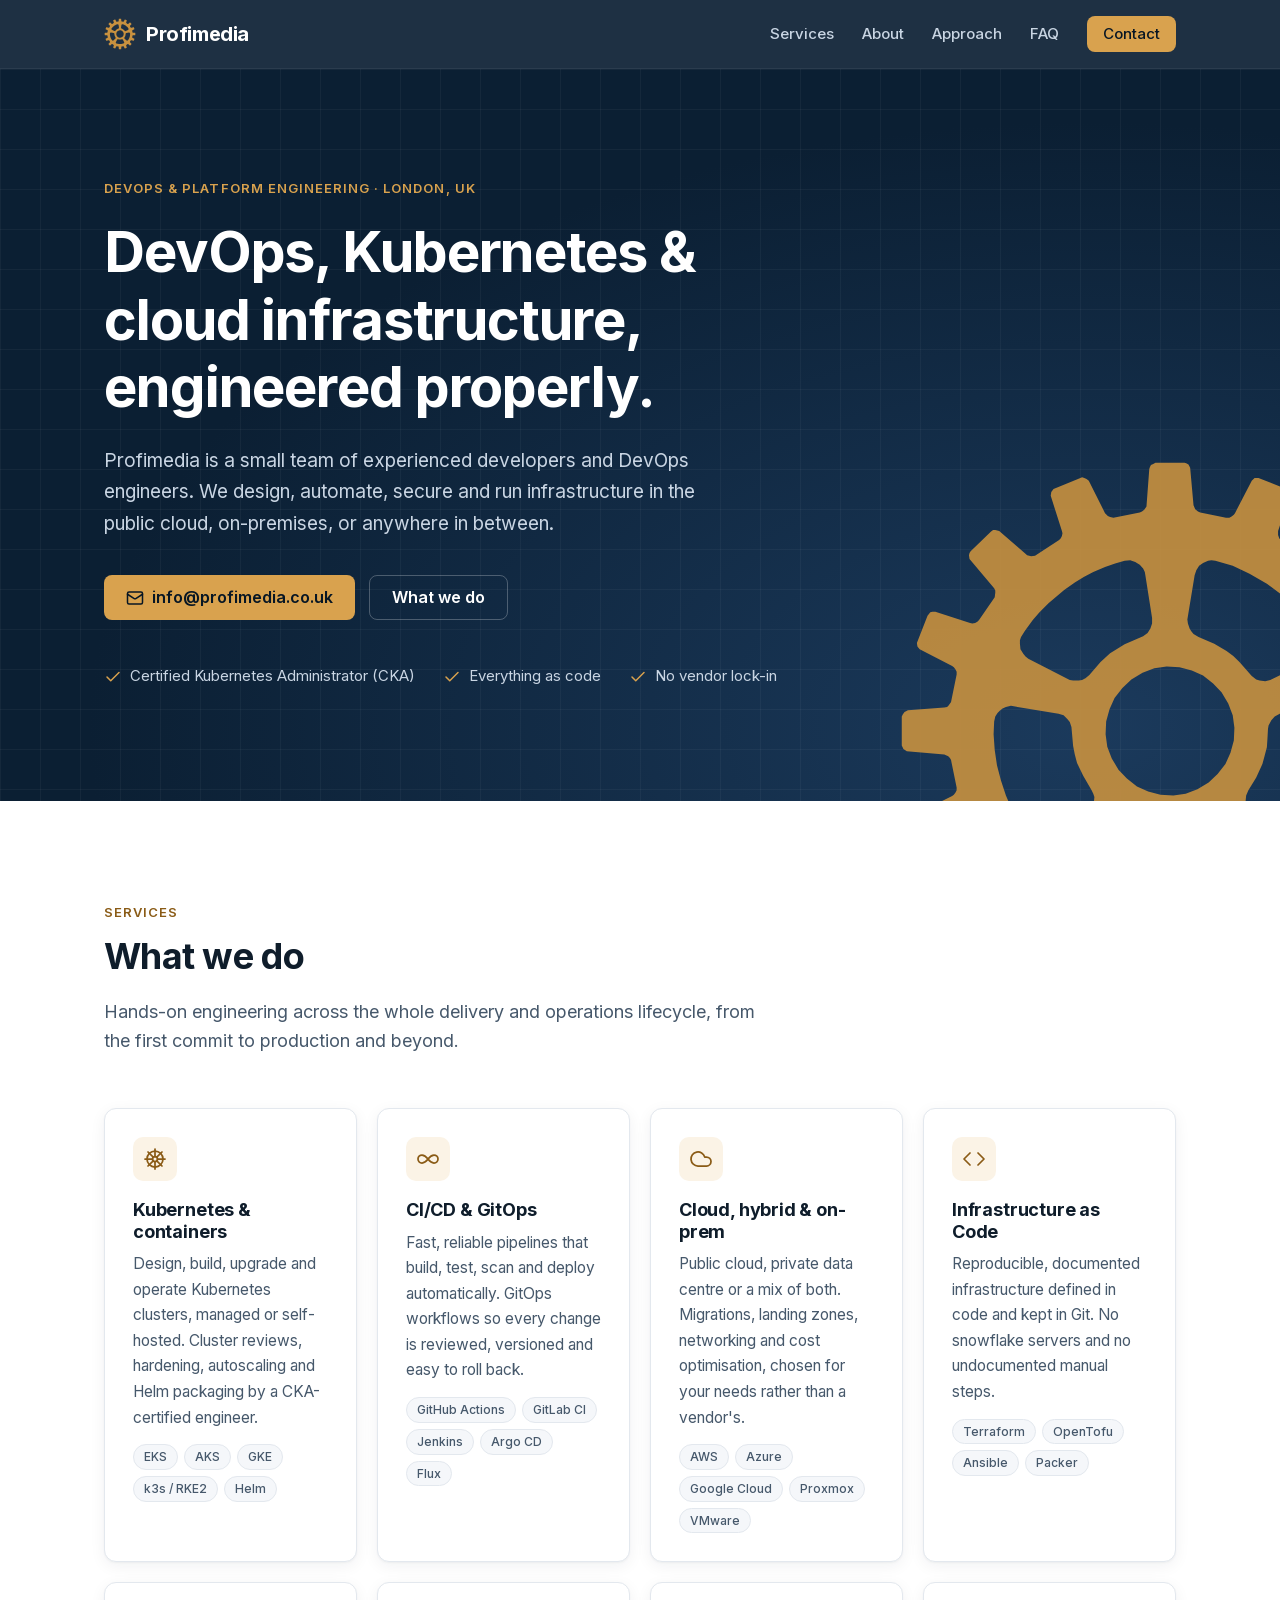
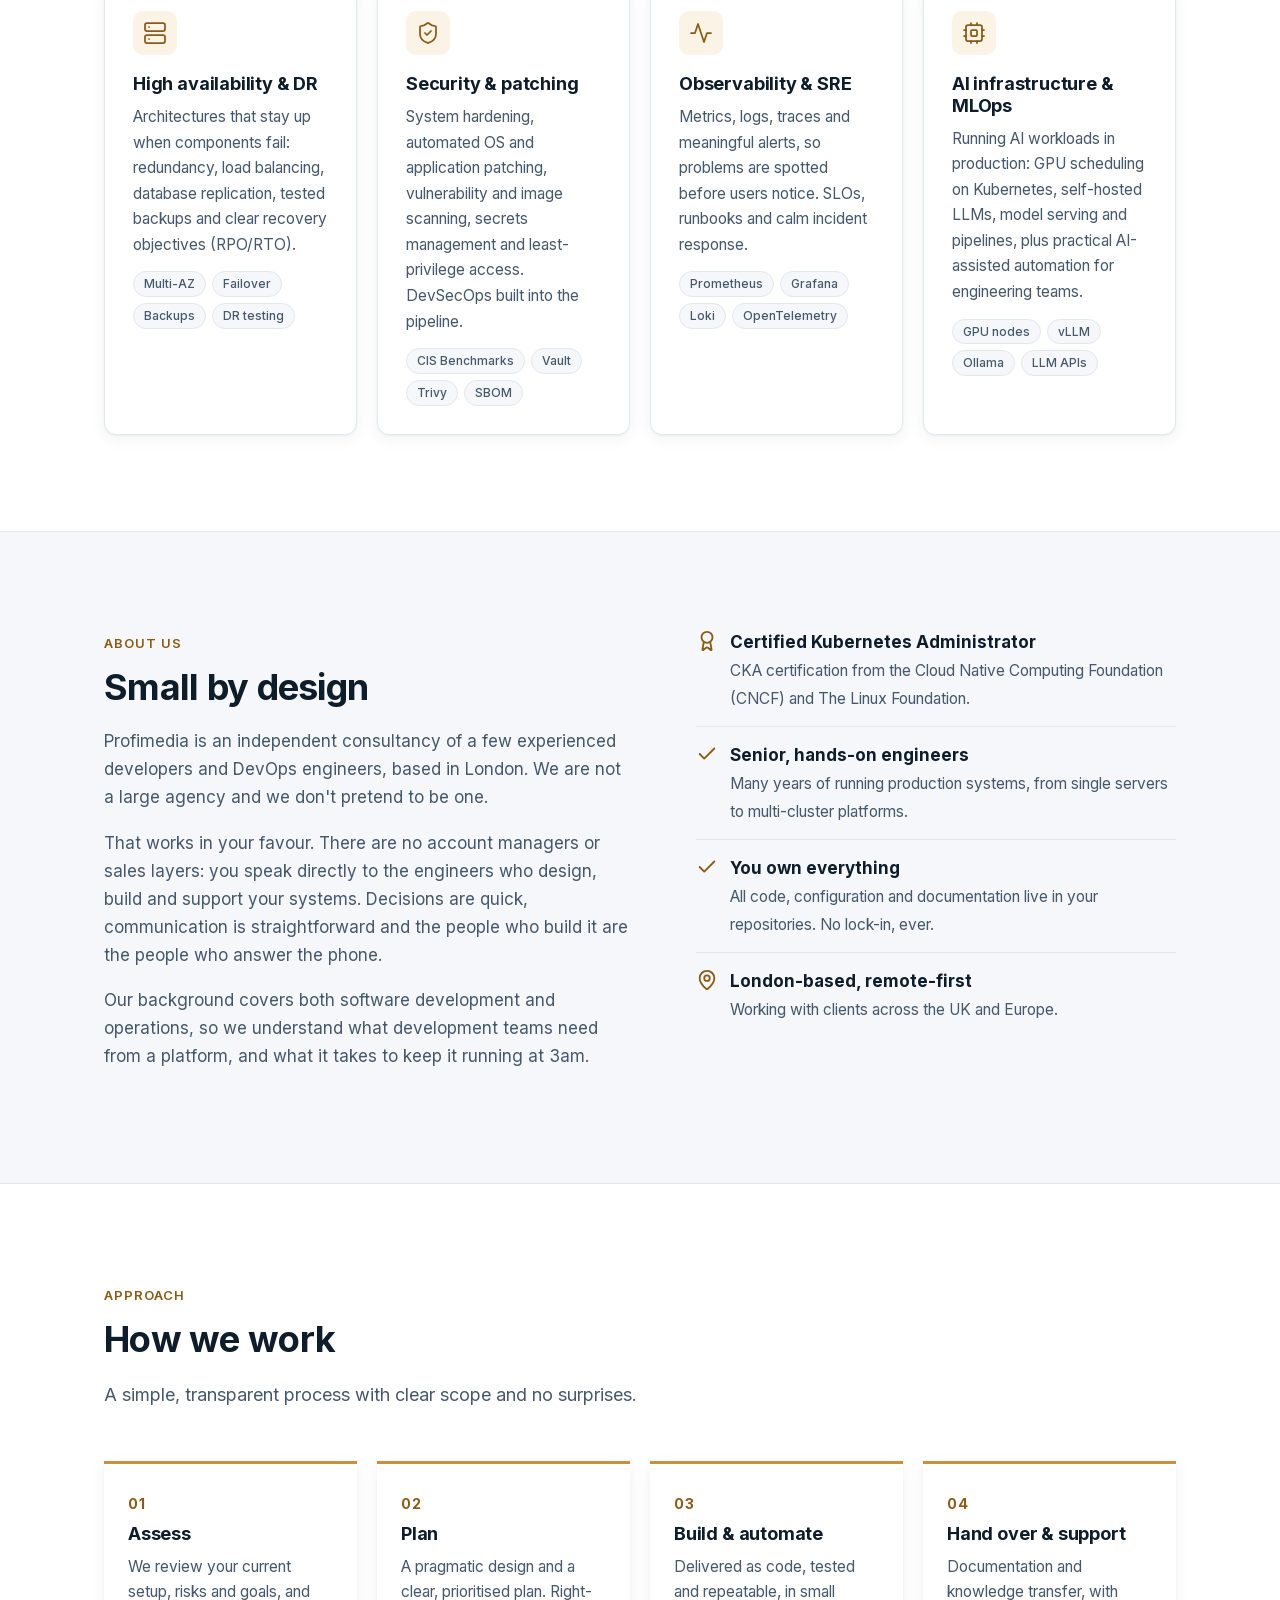
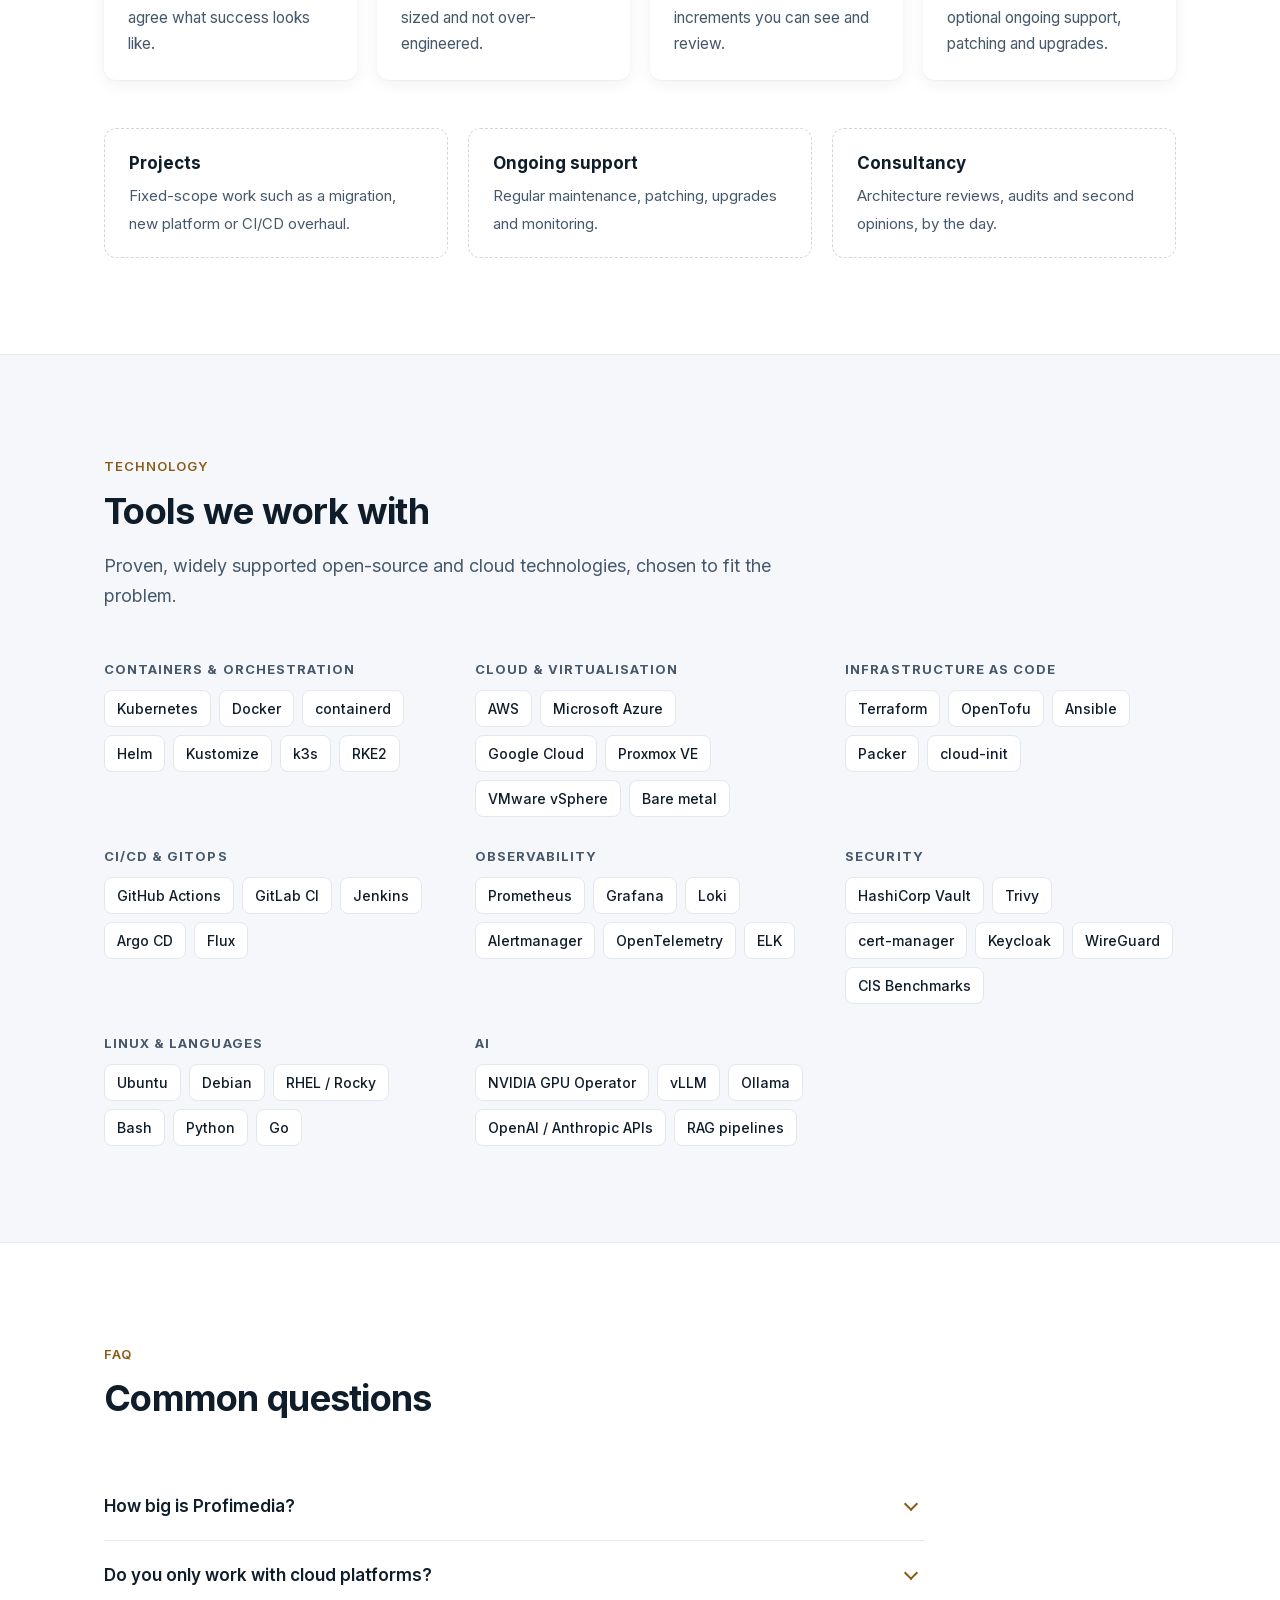
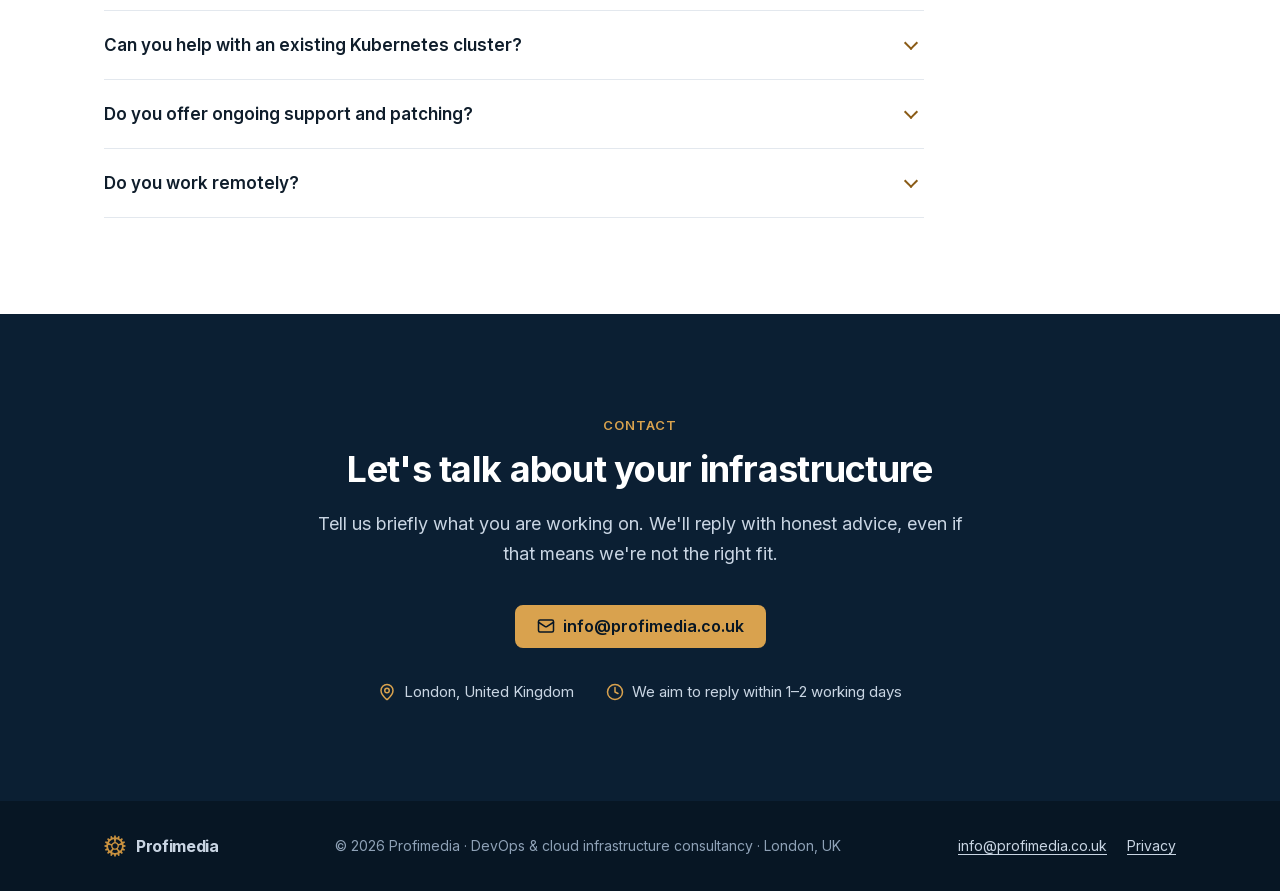
==== index.html @ 96b60a68 "Revamp website: modern, minimal DevOps consultancy site - New single-page site: services, about, app" ====
<!DOCTYPE html>
<html lang="en-GB">
<head>
  <meta charset="utf-8">
  <meta name="viewport" content="width=device-width, initial-scale=1">
  <title>Profimedia | DevOps, Kubernetes &amp; Cloud Infrastructure Consultancy in London</title>
  <meta name="description" content="Profimedia is a small London-based team of DevOps engineers. Kubernetes (CKA), CI/CD, cloud, hybrid and on-prem infrastructure, high availability, security and patching, and AI infrastructure.">
  <link rel="canonical" href="https://www.profimedia.co.uk/">
  <meta name="robots" content="index, follow, max-image-preview:large">
  <meta name="theme-color" content="#0b1f33">
  <meta name="author" content="Profimedia">

  <meta property="og:type" content="website">
  <meta property="og:site_name" content="Profimedia">
  <meta property="og:locale" content="en_GB">
  <meta property="og:url" content="https://www.profimedia.co.uk/">
  <meta property="og:title" content="Profimedia | DevOps, Kubernetes &amp; Cloud Infrastructure">
  <meta property="og:description" content="A small London-based team of DevOps engineers. Kubernetes, CI/CD, cloud, hybrid and on-prem, high availability, security and AI infrastructure.">
  <meta property="og:image" content="https://www.profimedia.co.uk/assets/img/og-image.png">
  <meta property="og:image:width" content="1200">
  <meta property="og:image:height" content="630">
  <meta property="og:image:alt" content="Profimedia – DevOps, Kubernetes and cloud infrastructure">
  <meta name="twitter:card" content="summary_large_image">
  <meta name="twitter:title" content="Profimedia | DevOps, Kubernetes &amp; Cloud Infrastructure">
  <meta name="twitter:description" content="A small London-based team of DevOps engineers. Kubernetes, CI/CD, cloud, hybrid and on-prem, high availability, security and AI infrastructure.">
  <meta name="twitter:image" content="https://www.profimedia.co.uk/assets/img/og-image.png">

  <link rel="icon" href="/favicon.ico" sizes="32x32">
  <link rel="icon" href="/favicon.svg" type="image/svg+xml">
  <link rel="apple-touch-icon" href="/apple-touch-icon.png">
  <link rel="manifest" href="/site.webmanifest">

  <link rel="preload" href="/assets/fonts/inter-latin-var.woff2" as="font" type="font/woff2" crossorigin>
  <link rel="stylesheet" href="/assets/css/style.css">

  <script type="application/ld+json">
  {
    "@context": "https://schema.org",
    "@graph": [
      {
        "@type": "ProfessionalService",
        "@id": "https://www.profimedia.co.uk/#organization",
        "name": "Profimedia",
        "url": "https://www.profimedia.co.uk/",
        "logo": "https://www.profimedia.co.uk/assets/img/icon-512.png",
        "image": "https://www.profimedia.co.uk/assets/img/og-image.png",
        "email": "info@profimedia.co.uk",
        "description": "Small London-based DevOps and cloud infrastructure consultancy: Kubernetes, CI/CD, cloud, hybrid and on-premises infrastructure, high availability, security, patching and AI infrastructure.",
        "address": {
          "@type": "PostalAddress",
          "addressLocality": "London",
          "addressCountry": "GB"
        },
        "areaServed": [
          { "@type": "Country", "name": "United Kingdom" },
          { "@type": "Place", "name": "Europe" }
        ],
        "knowsAbout": [
          "DevOps", "Kubernetes", "Certified Kubernetes Administrator (CKA)", "Continuous Integration",
          "Continuous Delivery", "GitOps", "Infrastructure as Code", "Terraform", "Ansible",
          "Cloud computing", "Amazon Web Services", "Microsoft Azure", "Google Cloud",
          "Hybrid cloud", "On-premises infrastructure", "High availability", "Disaster recovery",
          "Linux", "Security hardening", "Patch management", "DevSecOps", "Observability",
          "Site Reliability Engineering", "MLOps", "AI infrastructure", "Large language models"
        ],
        "contactPoint": {
          "@type": "ContactPoint",
          "contactType": "sales",
          "email": "info@profimedia.co.uk",
          "areaServed": "GB",
          "availableLanguage": ["en"]
        }
      },
      {
        "@type": "WebSite",
        "@id": "https://www.profimedia.co.uk/#website",
        "url": "https://www.profimedia.co.uk/",
        "name": "Profimedia",
        "inLanguage": "en-GB",
        "publisher": { "@id": "https://www.profimedia.co.uk/#organization" }
      },
      {
        "@type": "FAQPage",
        "@id": "https://www.profimedia.co.uk/#faq",
        "mainEntity": [
          {
            "@type": "Question",
            "name": "How big is Profimedia?",
            "acceptedAnswer": { "@type": "Answer", "text": "We are deliberately small: a few experienced developers and DevOps engineers. You work directly with the engineers doing the work, with no account managers or sales layers in between." }
          },
          {
            "@type": "Question",
            "name": "Do you only work with cloud platforms?",
            "acceptedAnswer": { "@type": "Answer", "text": "No. We work across public cloud (AWS, Azure, Google Cloud), on-premises and bare-metal environments, and hybrid set-ups that combine both." }
          },
          {
            "@type": "Question",
            "name": "Can you help with an existing Kubernetes cluster?",
            "acceptedAnswer": { "@type": "Answer", "text": "Yes. We regularly review, upgrade, secure and stabilise existing clusters, as well as build new ones. Our team includes a Certified Kubernetes Administrator (CKA)." }
          },
          {
            "@type": "Question",
            "name": "Do you offer ongoing support and patching?",
            "acceptedAnswer": { "@type": "Answer", "text": "Yes. Alongside one-off projects we offer ongoing arrangements covering OS and application patching, Kubernetes upgrades, monitoring and general infrastructure maintenance." }
          },
          {
            "@type": "Question",
            "name": "Do you work remotely?",
            "acceptedAnswer": { "@type": "Answer", "text": "We are remote-first and based in London. We work with clients across the UK and Europe, and can meet on site in London when useful." }
          }
        ]
      }
    ]
  }
  </script>
</head>
<body>
  <a class="skip-link" href="#main">Skip to content</a>

  <header class="site-header">
    <div class="container">
      <a class="brand" href="/" aria-label="Profimedia home">
        <img src="/assets/img/logo.svg" alt="" width="32" height="32">
        Profimedia
      </a>
      <nav class="nav" aria-label="Main">
        <a href="#services">Services</a>
        <a href="#about">About</a>
        <a href="#approach">Approach</a>
        <a href="#faq">FAQ</a>
        <a class="btn btn-primary" href="#contact">Contact</a>
      </nav>
    </div>
  </header>

  <main id="main">
    <section class="hero">
      <img class="hero-cog" src="/assets/img/logo.svg" alt="" width="560" height="560">
      <div class="container">
        <div class="hero-content">
          <span class="eyebrow">DevOps &amp; platform engineering · London, UK</span>
          <h1>DevOps, Kubernetes &amp; cloud infrastructure, engineered properly.</h1>
          <p class="lead">Profimedia is a small team of experienced developers and DevOps engineers. We design, automate, secure and run infrastructure in the public cloud, on-premises, or anywhere in between.</p>
          <div class="hero-actions">
            <a class="btn btn-primary" href="mailto:info@profimedia.co.uk">
              <svg viewBox="0 0 24 24" fill="none" stroke="currentColor" stroke-width="2" stroke-linecap="round" stroke-linejoin="round" aria-hidden="true"><rect x="2" y="4" width="20" height="16" rx="2"/><path d="m22 7-8.97 5.7a1.94 1.94 0 0 1-2.06 0L2 7"/></svg>
              info@profimedia.co.uk
            </a>
            <a class="btn btn-ghost" href="#services">What we do</a>
          </div>
          <ul class="hero-facts">
            <li><svg viewBox="0 0 24 24" fill="none" stroke="currentColor" stroke-width="2" stroke-linecap="round" stroke-linejoin="round" aria-hidden="true"><path d="M20 6 9 17l-5-5"/></svg>Certified Kubernetes Administrator (CKA)</li>
            <li><svg viewBox="0 0 24 24" fill="none" stroke="currentColor" stroke-width="2" stroke-linecap="round" stroke-linejoin="round" aria-hidden="true"><path d="M20 6 9 17l-5-5"/></svg>Everything as code</li>
            <li><svg viewBox="0 0 24 24" fill="none" stroke="currentColor" stroke-width="2" stroke-linecap="round" stroke-linejoin="round" aria-hidden="true"><path d="M20 6 9 17l-5-5"/></svg>No vendor lock-in</li>
          </ul>
        </div>
      </div>
    </section>

    <section class="section" id="services" aria-labelledby="services-title">
      <div class="container">
        <div class="section-head">
          <span class="eyebrow">Services</span>
          <h2 id="services-title">What we do</h2>
          <p>Hands-on engineering across the whole delivery and operations lifecycle, from the first commit to production and beyond.</p>
        </div>

        <div class="grid services">
          <article class="card">
            <div class="icon"><svg viewBox="0 0 24 24" fill="none" stroke="currentColor" stroke-width="1.75" stroke-linecap="round" stroke-linejoin="round" aria-hidden="true"><circle cx="12" cy="12" r="8"/><path d="M12 2v7.5"/><path d="m19 5-5.23 5.23"/><path d="M22 12h-7.5"/><path d="m19 19-5.23-5.23"/><path d="M12 14.5V22"/><path d="M10.23 13.77 5 19"/><path d="M9.5 12H2"/><path d="M10.23 10.23 5 5"/><circle cx="12" cy="12" r="2.5"/></svg></div>
            <h3>Kubernetes &amp; containers</h3>
            <p>Design, build, upgrade and operate Kubernetes clusters, managed or self-hosted. Cluster reviews, hardening, autoscaling and Helm packaging by a CKA-certified engineer.</p>
            <ul class="tags"><li>EKS</li><li>AKS</li><li>GKE</li><li>k3s / RKE2</li><li>Helm</li></ul>
          </article>

          <article class="card">
            <div class="icon"><svg viewBox="0 0 24 24" fill="none" stroke="currentColor" stroke-width="1.75" stroke-linecap="round" stroke-linejoin="round" aria-hidden="true"><path d="M12 12c-2-2.67-4-4-6-4a4 4 0 1 0 0 8c2 0 4-1.33 6-4Zm0 0c2 2.67 4 4 6 4a4 4 0 0 0 0-8c-2 0-4 1.33-6 4Z"/></svg></div>
            <h3>CI/CD &amp; GitOps</h3>
            <p>Fast, reliable pipelines that build, test, scan and deploy automatically. GitOps workflows so every change is reviewed, versioned and easy to roll back.</p>
            <ul class="tags"><li>GitHub Actions</li><li>GitLab CI</li><li>Jenkins</li><li>Argo CD</li><li>Flux</li></ul>
          </article>

          <article class="card">
            <div class="icon"><svg viewBox="0 0 24 24" fill="none" stroke="currentColor" stroke-width="1.75" stroke-linecap="round" stroke-linejoin="round" aria-hidden="true"><path d="M17.5 19H9a7 7 0 1 1 6.71-9h1.79a4.5 4.5 0 1 1 0 9Z"/></svg></div>
            <h3>Cloud, hybrid &amp; on-prem</h3>
            <p>Public cloud, private data centre or a mix of both. Migrations, landing zones, networking and cost optimisation, chosen for your needs rather than a vendor's.</p>
            <ul class="tags"><li>AWS</li><li>Azure</li><li>Google Cloud</li><li>Proxmox</li><li>VMware</li></ul>
          </article>

          <article class="card">
            <div class="icon"><svg viewBox="0 0 24 24" fill="none" stroke="currentColor" stroke-width="1.75" stroke-linecap="round" stroke-linejoin="round" aria-hidden="true"><path d="m16 18 6-6-6-6"/><path d="m8 6-6 6 6 6"/></svg></div>
            <h3>Infrastructure as Code</h3>
            <p>Reproducible, documented infrastructure defined in code and kept in Git. No snowflake servers and no undocumented manual steps.</p>
            <ul class="tags"><li>Terraform</li><li>OpenTofu</li><li>Ansible</li><li>Packer</li></ul>
          </article>

          <article class="card">
            <div class="icon"><svg viewBox="0 0 24 24" fill="none" stroke="currentColor" stroke-width="1.75" stroke-linecap="round" stroke-linejoin="round" aria-hidden="true"><rect x="2" y="2" width="20" height="8" rx="2"/><rect x="2" y="14" width="20" height="8" rx="2"/><path d="M6 6h.01"/><path d="M6 18h.01"/></svg></div>
            <h3>High availability &amp; DR</h3>
            <p>Architectures that stay up when components fail: redundancy, load balancing, database replication, tested backups and clear recovery objectives (RPO/RTO).</p>
            <ul class="tags"><li>Multi-AZ</li><li>Failover</li><li>Backups</li><li>DR testing</li></ul>
          </article>

          <article class="card">
            <div class="icon"><svg viewBox="0 0 24 24" fill="none" stroke="currentColor" stroke-width="1.75" stroke-linecap="round" stroke-linejoin="round" aria-hidden="true"><path d="M20 13c0 5-3.5 7.5-7.66 8.95a1 1 0 0 1-.67-.01C7.5 20.5 4 18 4 13V6a1 1 0 0 1 1-1c2 0 4.5-1.2 6.24-2.72a1.17 1.17 0 0 1 1.52 0C14.51 3.81 17 5 19 5a1 1 0 0 1 1 1z"/><path d="m9 12 2 2 4-4"/></svg></div>
            <h3>Security &amp; patching</h3>
            <p>System hardening, automated OS and application patching, vulnerability and image scanning, secrets management and least-privilege access. DevSecOps built into the pipeline.</p>
            <ul class="tags"><li>CIS Benchmarks</li><li>Vault</li><li>Trivy</li><li>SBOM</li></ul>
          </article>

          <article class="card">
            <div class="icon"><svg viewBox="0 0 24 24" fill="none" stroke="currentColor" stroke-width="1.75" stroke-linecap="round" stroke-linejoin="round" aria-hidden="true"><path d="M22 12h-4l-3 9L9 3l-3 9H2"/></svg></div>
            <h3>Observability &amp; SRE</h3>
            <p>Metrics, logs, traces and meaningful alerts, so problems are spotted before users notice. SLOs, runbooks and calm incident response.</p>
            <ul class="tags"><li>Prometheus</li><li>Grafana</li><li>Loki</li><li>OpenTelemetry</li></ul>
          </article>

          <article class="card">
            <div class="icon"><svg viewBox="0 0 24 24" fill="none" stroke="currentColor" stroke-width="1.75" stroke-linecap="round" stroke-linejoin="round" aria-hidden="true"><rect x="4" y="4" width="16" height="16" rx="2"/><rect x="9" y="9" width="6" height="6" rx="1"/><path d="M15 2v2"/><path d="M15 20v2"/><path d="M2 15h2"/><path d="M2 9h2"/><path d="M20 15h2"/><path d="M20 9h2"/><path d="M9 2v2"/><path d="M9 20v2"/></svg></div>
            <h3>AI infrastructure &amp; MLOps</h3>
            <p>Running AI workloads in production: GPU scheduling on Kubernetes, self-hosted LLMs, model serving and pipelines, plus practical AI-assisted automation for engineering teams.</p>
            <ul class="tags"><li>GPU nodes</li><li>vLLM</li><li>Ollama</li><li>LLM APIs</li></ul>
          </article>
        </div>
      </div>
    </section>

    <section class="section section-alt" id="about" aria-labelledby="about-title">
      <div class="container split">
        <div class="prose">
          <span class="eyebrow">About us</span>
          <h2 id="about-title">Small by design</h2>
          <p>Profimedia is an independent consultancy of a few experienced developers and DevOps engineers, based in London. We are not a large agency and we don't pretend to be one.</p>
          <p>That works in your favour. There are no account managers or sales layers: you speak directly to the engineers who design, build and support your systems. Decisions are quick, communication is straightforward and the people who build it are the people who answer the phone.</p>
          <p>Our background covers both software development and operations, so we understand what development teams need from a platform, and what it takes to keep it running at 3am.</p>
        </div>
        <ul class="checklist">
          <li>
            <svg viewBox="0 0 24 24" fill="none" stroke="currentColor" stroke-width="2" stroke-linecap="round" stroke-linejoin="round" aria-hidden="true"><path d="m15.477 12.89 1.515 8.526a.5.5 0 0 1-.81.47l-3.58-2.687a1 1 0 0 0-1.197 0l-3.586 2.686a.5.5 0 0 1-.81-.469l1.514-8.526"/><circle cx="12" cy="8" r="6"/></svg>
            <div><strong>Certified Kubernetes Administrator</strong><span>CKA certification from the Cloud Native Computing Foundation (CNCF) and The Linux Foundation.</span></div>
          </li>
          <li>
            <svg viewBox="0 0 24 24" fill="none" stroke="currentColor" stroke-width="2" stroke-linecap="round" stroke-linejoin="round" aria-hidden="true"><path d="M20 6 9 17l-5-5"/></svg>
            <div><strong>Senior, hands-on engineers</strong><span>Many years of running production systems, from single servers to multi-cluster platforms.</span></div>
          </li>
          <li>
            <svg viewBox="0 0 24 24" fill="none" stroke="currentColor" stroke-width="2" stroke-linecap="round" stroke-linejoin="round" aria-hidden="true"><path d="M20 6 9 17l-5-5"/></svg>
            <div><strong>You own everything</strong><span>All code, configuration and documentation live in your repositories. No lock-in, ever.</span></div>
          </li>
          <li>
            <svg viewBox="0 0 24 24" fill="none" stroke="currentColor" stroke-width="2" stroke-linecap="round" stroke-linejoin="round" aria-hidden="true"><path d="M20 10c0 4.993-5.539 10.193-7.399 11.799a1 1 0 0 1-1.202 0C9.539 20.193 4 14.993 4 10a8 8 0 0 1 16 0"/><circle cx="12" cy="10" r="3"/></svg>
            <div><strong>London-based, remote-first</strong><span>Working with clients across the UK and Europe.</span></div>
          </li>
        </ul>
      </div>
    </section>

    <section class="section" id="approach" aria-labelledby="approach-title">
      <div class="container">
        <div class="section-head">
          <span class="eyebrow">Approach</span>
          <h2 id="approach-title">How we work</h2>
          <p>A simple, transparent process with clear scope and no surprises.</p>
        </div>
        <ol class="grid steps">
          <li class="step">
            <h3>Assess</h3>
            <p>We review your current setup, risks and goals, and agree what success looks like.</p>
          </li>
          <li class="step">
            <h3>Plan</h3>
            <p>A pragmatic design and a clear, prioritised plan. Right-sized and not over-engineered.</p>
          </li>
          <li class="step">
            <h3>Build &amp; automate</h3>
            <p>Delivered as code, tested and repeatable, in small increments you can see and review.</p>
          </li>
          <li class="step">
            <h3>Hand over &amp; support</h3>
            <p>Documentation and knowledge transfer, with optional ongoing support, patching and upgrades.</p>
          </li>
        </ol>

        <div class="engagements">
          <div><strong>Projects</strong><span>Fixed-scope work such as a migration, new platform or CI/CD overhaul.</span></div>
          <div><strong>Ongoing support</strong><span>Regular maintenance, patching, upgrades and monitoring.</span></div>
          <div><strong>Consultancy</strong><span>Architecture reviews, audits and second opinions, by the day.</span></div>
        </div>
      </div>
    </section>

    <section class="section section-alt" id="technology" aria-labelledby="tech-title">
      <div class="container">
        <div class="section-head">
          <span class="eyebrow">Technology</span>
          <h2 id="tech-title">Tools we work with</h2>
          <p>Proven, widely supported open-source and cloud technologies, chosen to fit the problem.</p>
        </div>
        <div class="grid tech">
          <div>
            <h3>Containers &amp; orchestration</h3>
            <ul class="chips"><li>Kubernetes</li><li>Docker</li><li>containerd</li><li>Helm</li><li>Kustomize</li><li>k3s</li><li>RKE2</li></ul>
          </div>
          <div>
            <h3>Cloud &amp; virtualisation</h3>
            <ul class="chips"><li>AWS</li><li>Microsoft Azure</li><li>Google Cloud</li><li>Proxmox VE</li><li>VMware vSphere</li><li>Bare metal</li></ul>
          </div>
          <div>
            <h3>Infrastructure as Code</h3>
            <ul class="chips"><li>Terraform</li><li>OpenTofu</li><li>Ansible</li><li>Packer</li><li>cloud-init</li></ul>
          </div>
          <div>
            <h3>CI/CD &amp; GitOps</h3>
            <ul class="chips"><li>GitHub Actions</li><li>GitLab CI</li><li>Jenkins</li><li>Argo CD</li><li>Flux</li></ul>
          </div>
          <div>
            <h3>Observability</h3>
            <ul class="chips"><li>Prometheus</li><li>Grafana</li><li>Loki</li><li>Alertmanager</li><li>OpenTelemetry</li><li>ELK</li></ul>
          </div>
          <div>
            <h3>Security</h3>
            <ul class="chips"><li>HashiCorp Vault</li><li>Trivy</li><li>cert-manager</li><li>Keycloak</li><li>WireGuard</li><li>CIS Benchmarks</li></ul>
          </div>
          <div>
            <h3>Linux &amp; languages</h3>
            <ul class="chips"><li>Ubuntu</li><li>Debian</li><li>RHEL / Rocky</li><li>Bash</li><li>Python</li><li>Go</li></ul>
          </div>
          <div>
            <h3>AI</h3>
            <ul class="chips"><li>NVIDIA GPU Operator</li><li>vLLM</li><li>Ollama</li><li>OpenAI / Anthropic APIs</li><li>RAG pipelines</li></ul>
          </div>
        </div>
      </div>
    </section>

    <section class="section" id="faq" aria-labelledby="faq-title">
      <div class="container">
        <div class="section-head">
          <span class="eyebrow">FAQ</span>
          <h2 id="faq-title">Common questions</h2>
        </div>
        <div class="faq">
          <details>
            <summary>How big is Profimedia?</summary>
            <p>We are deliberately small: a few experienced developers and DevOps engineers. You work directly with the engineers doing the work, with no account managers or sales layers in between.</p>
          </details>
          <details>
            <summary>Do you only work with cloud platforms?</summary>
            <p>No. We work across public cloud (AWS, Azure, Google Cloud), on-premises and bare-metal environments, and hybrid set-ups that combine both.</p>
          </details>
          <details>
            <summary>Can you help with an existing Kubernetes cluster?</summary>
            <p>Yes. We regularly review, upgrade, secure and stabilise existing clusters, as well as build new ones. Our team includes a Certified Kubernetes Administrator (CKA).</p>
          </details>
          <details>
            <summary>Do you offer ongoing support and patching?</summary>
            <p>Yes. Alongside one-off projects we offer ongoing arrangements covering OS and application patching, Kubernetes upgrades, monitoring and general infrastructure maintenance.</p>
          </details>
          <details>
            <summary>Do you work remotely?</summary>
            <p>We are remote-first and based in London. We work with clients across the UK and Europe, and can meet on site in London when useful.</p>
          </details>
        </div>
      </div>
    </section>

    <section class="section contact" id="contact" aria-labelledby="contact-title">
      <div class="container">
        <div class="section-head">
          <span class="eyebrow">Contact</span>
          <h2 id="contact-title">Let's talk about your infrastructure</h2>
          <p>Tell us briefly what you are working on. We'll reply with honest advice, even if that means we're not the right fit.</p>
        </div>
        <div class="contact-actions">
          <a class="btn btn-primary" href="mailto:info@profimedia.co.uk?subject=Enquiry%20via%20profimedia.co.uk">
            <svg viewBox="0 0 24 24" fill="none" stroke="currentColor" stroke-width="2" stroke-linecap="round" stroke-linejoin="round" aria-hidden="true"><rect x="2" y="4" width="20" height="16" rx="2"/><path d="m22 7-8.97 5.7a1.94 1.94 0 0 1-2.06 0L2 7"/></svg>
            info@profimedia.co.uk
          </a>
        </div>
        <ul class="contact-meta">
          <li><svg viewBox="0 0 24 24" fill="none" stroke="currentColor" stroke-width="2" stroke-linecap="round" stroke-linejoin="round" aria-hidden="true"><path d="M20 10c0 4.993-5.539 10.193-7.399 11.799a1 1 0 0 1-1.202 0C9.539 20.193 4 14.993 4 10a8 8 0 0 1 16 0"/><circle cx="12" cy="10" r="3"/></svg>London, United Kingdom</li>
          <li><svg viewBox="0 0 24 24" fill="none" stroke="currentColor" stroke-width="2" stroke-linecap="round" stroke-linejoin="round" aria-hidden="true"><circle cx="12" cy="12" r="10"/><path d="M12 6v6l4 2"/></svg>We aim to reply within 1–2 working days</li>
        </ul>
      </div>
    </section>
  </main>

  <footer class="site-footer">
    <div class="container">
      <a class="brand" href="/">
        <img src="/assets/img/logo.svg" alt="" width="22" height="22">
        Profimedia
      </a>
      <p class="copyright">&copy; 2026 Profimedia · DevOps &amp; cloud infrastructure consultancy · London, UK</p>
      <nav class="footer-links" aria-label="Footer">
        <a href="mailto:info@profimedia.co.uk">info@profimedia.co.uk</a>
        <a href="/privacy.html">Privacy</a>
      </nav>
    </div>
  </footer>
</body>
</html>
---- assets/css/style.css ----
@font-face {
  font-family: "Inter";
  font-style: normal;
  font-weight: 400 700;
  font-display: swap;
  src: url("../fonts/inter-latin-var.woff2") format("woff2");
}

:root {
  --navy-950: #071624;
  --navy-900: #0b1f33;
  --navy-800: #13304d;
  --navy-700: #1b3a5c;
  --ink: #0f1d2b;
  --ink-soft: #46586b;
  --line: #e3e8ee;
  --bg: #ffffff;
  --bg-soft: #f5f7fa;
  --bronze: #c8913f;
  --bronze-light: #d9a24e;
  --bronze-dark: #8a5b16;
  --radius: 12px;
  --max: 1120px;
  --shadow: 0 1px 2px rgba(15, 29, 43, .04), 0 4px 16px rgba(15, 29, 43, .06);
}

*, *::before, *::after { box-sizing: border-box; }

html { scroll-behavior: smooth; -webkit-text-size-adjust: 100%; }
@media (prefers-reduced-motion: reduce) { html { scroll-behavior: auto; } }

body {
  margin: 0;
  font-family: "Inter", system-ui, -apple-system, "Segoe UI", Roboto, "Helvetica Neue", Arial, sans-serif;
  font-size: 1.0625rem;
  line-height: 1.65;
  color: var(--ink);
  background: var(--bg);
  -webkit-font-smoothing: antialiased;
}

img, svg { display: block; max-width: 100%; }
a { color: var(--bronze-dark); text-underline-offset: 3px; }
a:hover { color: var(--ink); }
h1, h2, h3 { line-height: 1.2; letter-spacing: -.02em; margin: 0 0 .5em; }
h2 { font-size: clamp(1.75rem, 3vw, 2.25rem); }
h3 { font-size: 1.125rem; letter-spacing: -.01em; }
p { margin: 0 0 1em; }
ul { margin: 0; padding: 0; list-style: none; }

:focus-visible { outline: 3px solid var(--bronze); outline-offset: 3px; border-radius: 4px; }

.container { width: 100%; max-width: var(--max); margin: 0 auto; padding: 0 24px; }

.skip-link {
  position: absolute; left: 16px; top: -48px; z-index: 100;
  background: var(--bronze); color: var(--navy-950); padding: 8px 14px; border-radius: 6px;
  font-weight: 600; text-decoration: none;
}
.skip-link:focus { top: 12px; }

/* Header */
.site-header {
  position: sticky; top: 0; z-index: 50;
  background: rgba(11, 31, 51, .92);
  -webkit-backdrop-filter: saturate(160%) blur(10px);
  backdrop-filter: saturate(160%) blur(10px);
  border-bottom: 1px solid rgba(255, 255, 255, .06);
}
.site-header .container { display: flex; align-items: center; justify-content: space-between; height: 68px; }
.brand { display: flex; align-items: center; gap: 10px; color: #fff; text-decoration: none; font-weight: 700; font-size: 1.25rem; letter-spacing: -.02em; }
.brand:hover { color: #fff; }
.brand img { width: 32px; height: 32px; }
.nav { display: flex; align-items: center; gap: 28px; }
.nav a { color: #c9d5e3; text-decoration: none; font-size: .9375rem; font-weight: 500; }
.nav a:hover { color: #fff; }
.nav .btn { color: var(--navy-950); }

/* Buttons */
.btn {
  display: inline-flex; align-items: center; gap: 8px;
  padding: 12px 22px; border-radius: 8px;
  font-weight: 600; font-size: 1rem; text-decoration: none; line-height: 1.2;
  transition: background-color .15s ease, border-color .15s ease, color .15s ease;
}
.btn svg { width: 18px; height: 18px; }
.btn-primary { background: var(--bronze-light); color: var(--navy-950); }
.btn-primary:hover { background: #e6b263; color: var(--navy-950); }
.btn-ghost { border: 1px solid rgba(255, 255, 255, .25); color: #fff; }
.btn-ghost:hover { border-color: #fff; color: #fff; }
.nav .btn { padding: 9px 16px; font-size: .9375rem; }

/* Hero */
.hero {
  position: relative; overflow: hidden;
  background:
    linear-gradient(rgba(255, 255, 255, .04) 1px, transparent 1px) 0 0 / 40px 40px,
    linear-gradient(90deg, rgba(255, 255, 255, .04) 1px, transparent 1px) 0 0 / 40px 40px,
    radial-gradient(ellipse at 85% 90%, var(--navy-700), var(--navy-900) 65%);
  color: #fff;
  padding: 104px 0 112px;
}
.hero-cog {
  position: absolute; right: -170px; bottom: -210px;
  width: 560px; height: 560px; opacity: .9; pointer-events: none;
}
.hero .container { position: relative; }
.hero-content { max-width: 700px; }
.eyebrow {
  display: inline-block; margin-bottom: 20px;
  font-size: .8125rem; font-weight: 600; letter-spacing: .08em; text-transform: uppercase;
  color: var(--bronze-light);
}
.hero h1 { font-size: clamp(2.25rem, 5.2vw, 3.5rem); margin-bottom: 24px; }
.hero .lead { font-size: 1.1875rem; color: #c9d5e3; max-width: 620px; margin-bottom: 36px; }
.hero-actions { display: flex; flex-wrap: wrap; gap: 14px; margin-bottom: 44px; }
.hero-facts { display: flex; flex-wrap: wrap; gap: 10px 28px; color: #c9d5e3; font-size: .9375rem; }
.hero-facts li { display: flex; align-items: center; gap: 8px; }
.hero-facts svg { width: 18px; height: 18px; color: var(--bronze-light); flex: none; }

/* Sections */
.section { padding: 96px 0; }
.section-alt { background: var(--bg-soft); border-top: 1px solid var(--line); border-bottom: 1px solid var(--line); }
.section-head { max-width: 680px; margin-bottom: 52px; }
.section-head .eyebrow { color: var(--bronze-dark); margin-bottom: 12px; }
.section-head p { color: var(--ink-soft); font-size: 1.125rem; margin: 0; }

/* Services */
.grid { display: grid; gap: 20px; }
.services { grid-template-columns: repeat(auto-fill, minmax(250px, 1fr)); }
.card {
  background: #fff; border: 1px solid var(--line); border-radius: var(--radius);
  padding: 28px; box-shadow: var(--shadow);
}
.card .icon {
  width: 44px; height: 44px; border-radius: 10px; margin-bottom: 18px;
  display: grid; place-items: center;
  background: #fbf3e6; color: var(--bronze-dark);
}
.card .icon svg { width: 24px; height: 24px; }
.card p { color: var(--ink-soft); font-size: .96875rem; margin: 0 0 14px; }
.card .tags { display: flex; flex-wrap: wrap; gap: 6px; }
.card .tags li {
  font-size: .75rem; font-weight: 500; color: var(--ink-soft);
  background: var(--bg-soft); border: 1px solid var(--line); border-radius: 999px; padding: 2px 10px;
}

/* About */
.split { display: grid; grid-template-columns: 1.1fr 1fr; gap: 64px; align-items: start; }
.prose .eyebrow { color: var(--bronze-dark); margin-bottom: 12px; }
.split .prose p { color: var(--ink-soft); font-size: 1.0625rem; }
.checklist li { display: flex; gap: 12px; padding: 14px 0; border-bottom: 1px solid var(--line); }
.checklist li:first-child { padding-top: 0; }
.checklist li:last-child { border-bottom: 0; }
.checklist svg { width: 22px; height: 22px; flex: none; color: var(--bronze-dark); margin-top: 2px; }
.checklist strong { display: block; }
.checklist span { color: var(--ink-soft); font-size: .96875rem; }

/* Approach */
.steps { list-style: none; padding: 0; margin: 0; grid-template-columns: repeat(auto-fit, minmax(230px, 1fr)); counter-reset: step; }
.step { position: relative; padding: 28px 24px 24px; border-top: 3px solid var(--bronze); background: #fff; border-radius: 0 0 var(--radius) var(--radius); box-shadow: var(--shadow); }
.step::before {
  counter-increment: step; content: "0" counter(step);
  display: block; font-size: .875rem; font-weight: 700; color: var(--bronze-dark); letter-spacing: .06em; margin-bottom: 8px;
}
.step p { color: var(--ink-soft); font-size: .96875rem; margin: 0; }
.engagements { margin-top: 48px; display: grid; grid-template-columns: repeat(auto-fit, minmax(230px, 1fr)); gap: 20px; }
.engagements div { padding: 20px 24px; border: 1px dashed #cfd7e0; border-radius: var(--radius); }
.engagements strong { display: block; margin-bottom: 4px; }
.engagements span { color: var(--ink-soft); font-size: .9375rem; }

/* Tech */
.tech { grid-template-columns: repeat(auto-fill, minmax(300px, 1fr)); gap: 32px 40px; }
.tech h3 { font-size: .8125rem; text-transform: uppercase; letter-spacing: .08em; color: var(--ink-soft); margin-bottom: 12px; }
.chips { display: flex; flex-wrap: wrap; gap: 8px; }
.chips li { font-size: .875rem; font-weight: 500; padding: 6px 12px; border-radius: 8px; background: #fff; border: 1px solid var(--line); }

/* FAQ */
.faq { max-width: 820px; }
.faq details { border-bottom: 1px solid var(--line); }
.faq summary {
  cursor: pointer; list-style: none; padding: 20px 40px 20px 0; position: relative;
  font-weight: 600; font-size: 1.0625rem;
}
.faq summary::-webkit-details-marker { display: none; }
.faq summary::after {
  content: ""; position: absolute; right: 8px; top: 50%; width: 10px; height: 10px;
  border-right: 2px solid var(--bronze-dark); border-bottom: 2px solid var(--bronze-dark);
  transform: translateY(-70%) rotate(45deg); transition: transform .2s ease;
}
.faq details[open] summary::after { transform: translateY(-30%) rotate(-135deg); }
.faq details p { color: var(--ink-soft); padding-right: 40px; }

/* Contact */
.contact { background: var(--navy-900); color: #fff; text-align: center; }
.contact .section-head { margin: 0 auto 36px; }
.contact .section-head .eyebrow { color: var(--bronze-light); }
.contact .section-head p { color: #c9d5e3; }
.contact-actions { display: flex; justify-content: center; flex-wrap: wrap; gap: 14px; margin-bottom: 32px; }
.contact-meta { display: flex; justify-content: center; flex-wrap: wrap; gap: 10px 32px; color: #c9d5e3; font-size: .9375rem; }
.contact-meta li { display: flex; align-items: center; gap: 8px; }
.contact-meta svg { width: 18px; height: 18px; color: var(--bronze-light); }

/* Footer */
.site-footer { background: var(--navy-950); color: #8ea1b6; font-size: .875rem; padding: 32px 0; }
.site-footer .container { display: flex; flex-wrap: wrap; justify-content: space-between; align-items: center; gap: 16px; }
.site-footer a { color: #c9d5e3; }
.site-footer a:hover { color: #fff; }
.site-footer .brand { font-size: 1rem; }
.site-footer .brand img { width: 22px; height: 22px; }
.copyright { margin: 0; }
.footer-links { display: flex; gap: 20px; }

/* Simple pages */
.page { padding: 72px 0 96px; }
.page .container { max-width: 780px; }
.page h1 { font-size: clamp(2rem, 4vw, 2.75rem); }
.page h2 { font-size: 1.375rem; margin-top: 2em; }
.page p, .page li { color: var(--ink-soft); }
.page ul { list-style: disc; padding-left: 1.25em; margin-bottom: 1em; }
.page .updated { font-size: .9375rem; }
.not-found { min-height: calc(100vh - 68px - 90px); display: grid; place-items: center; text-align: center; }
.not-found img { width: 96px; height: 96px; margin: 0 auto 24px; }

@media (max-width: 900px) {
  .split { grid-template-columns: 1fr; gap: 40px; }
  .hero-cog { width: 420px; height: 420px; right: -180px; bottom: -180px; opacity: .35; }
}
@media (max-width: 760px) {
  .nav a:not(.btn) { display: none; }
  .hero { padding: 72px 0 80px; }
  .section { padding: 72px 0; }
  .section-head { margin-bottom: 36px; }
}
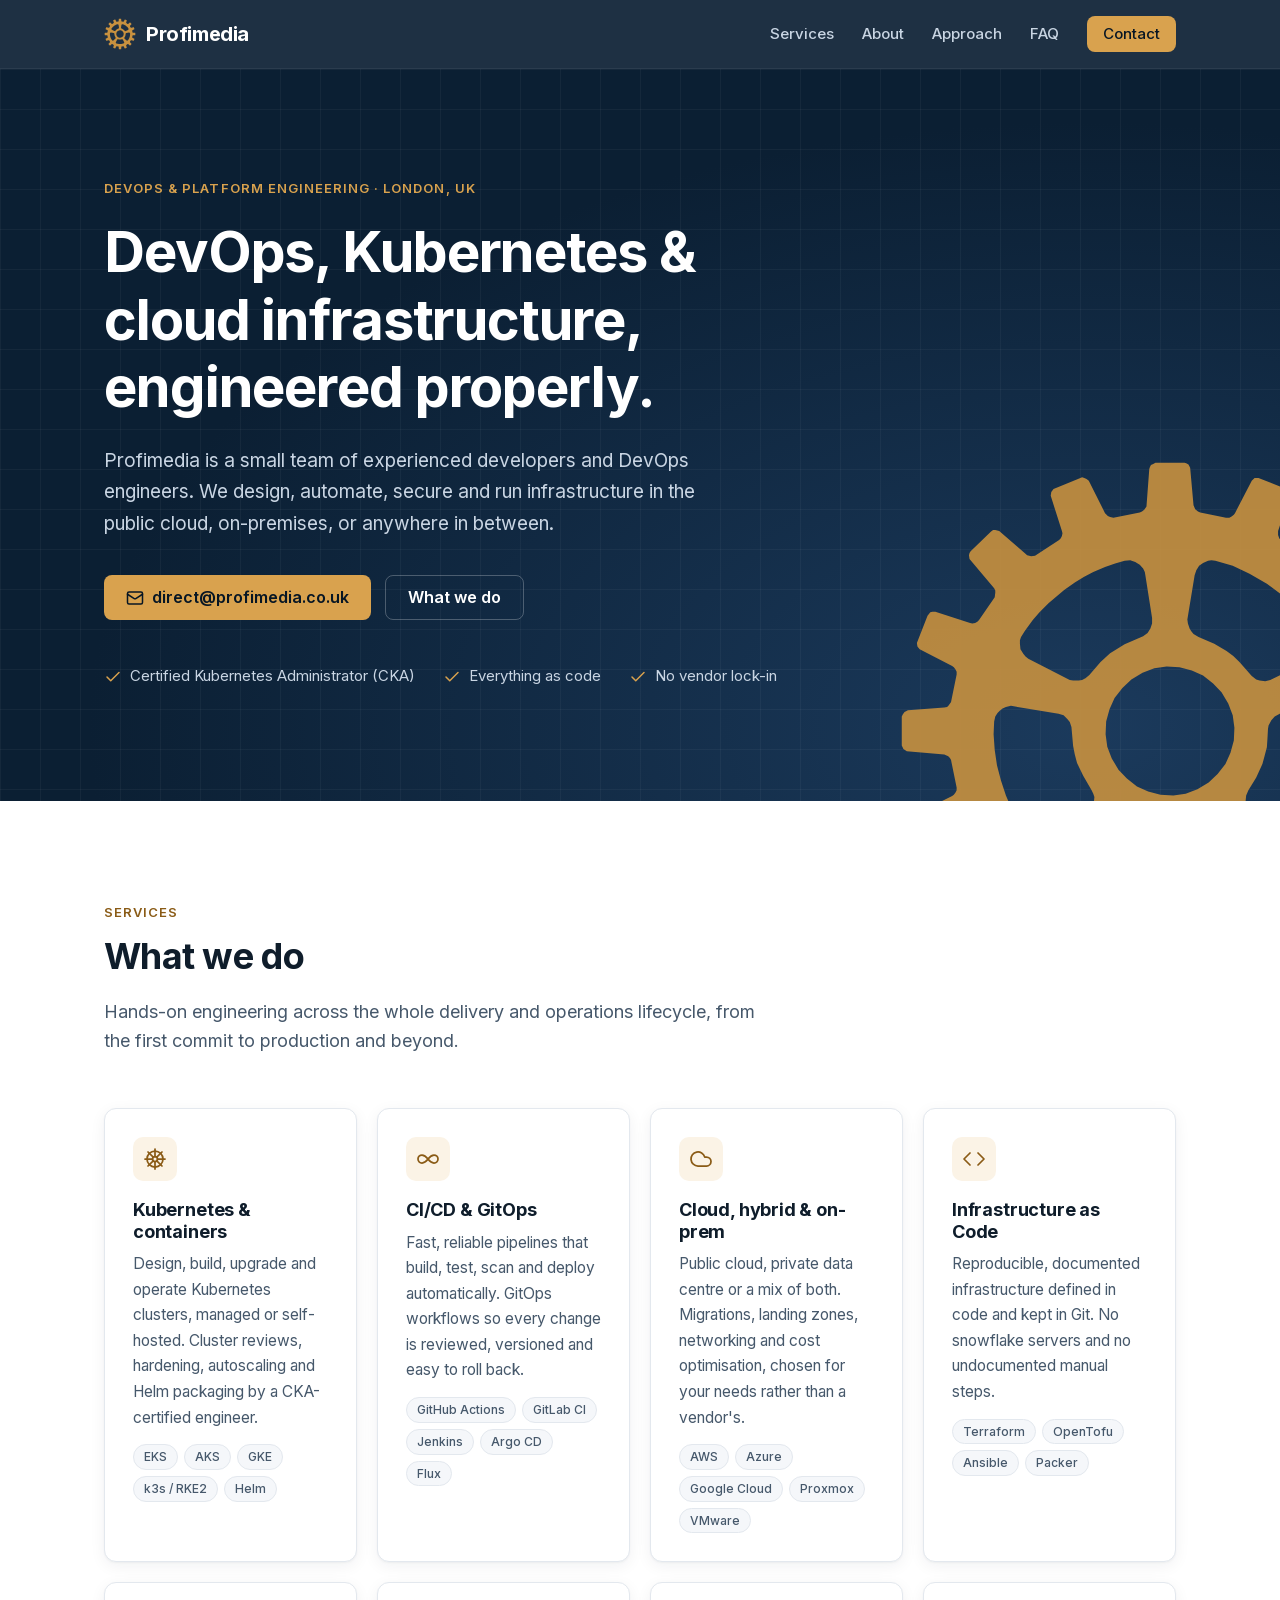
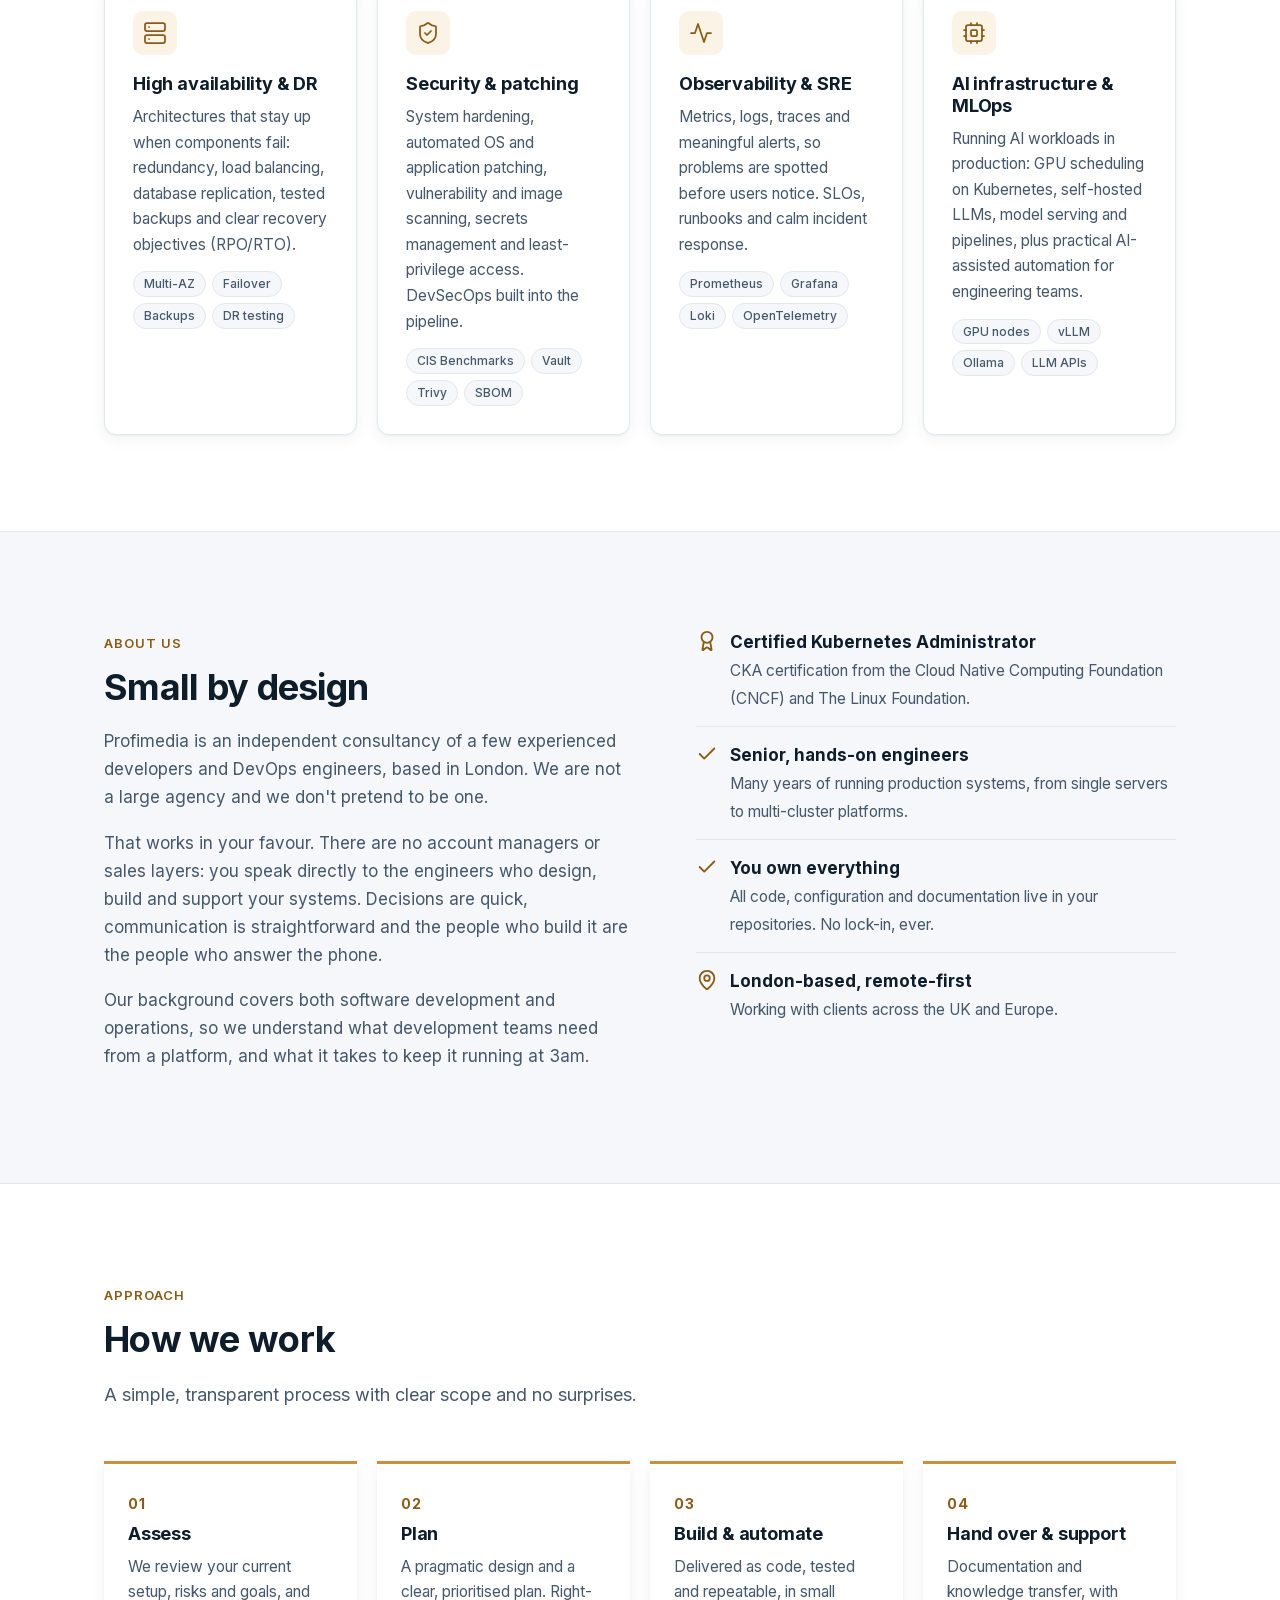
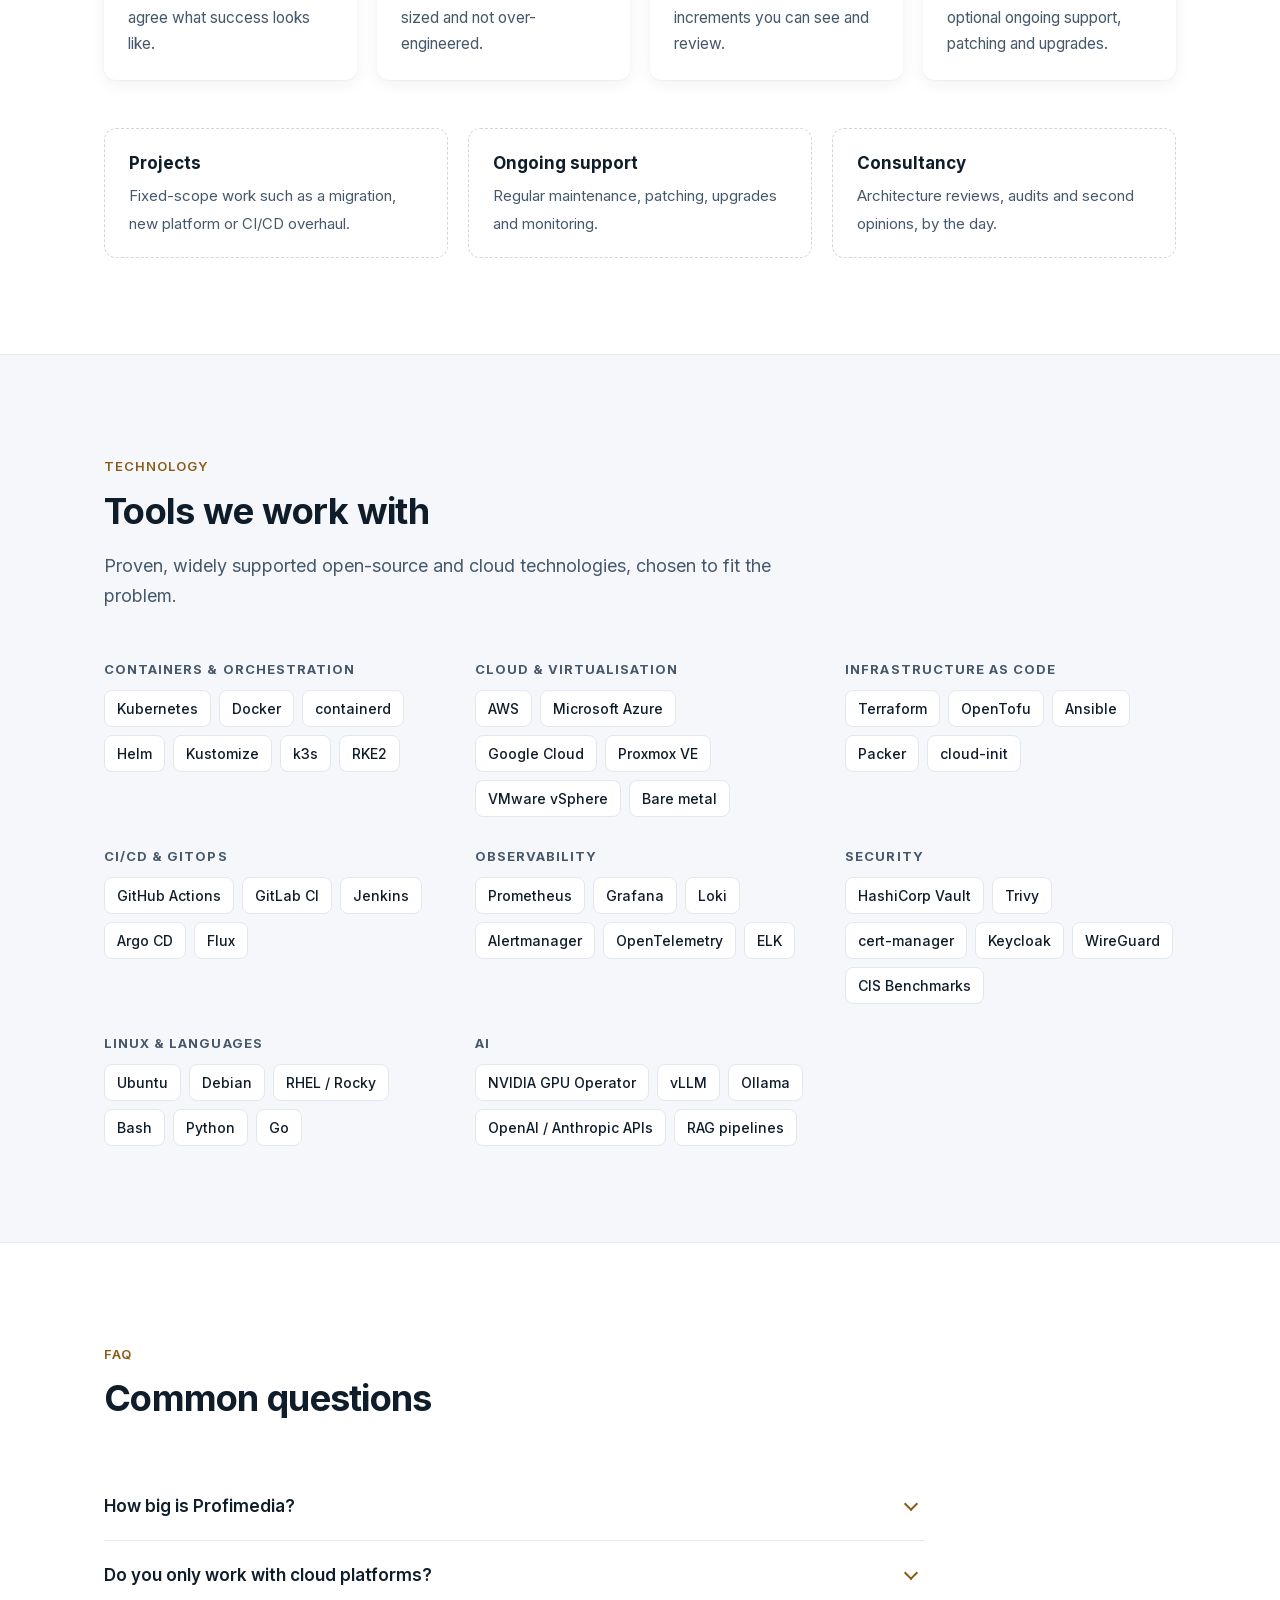
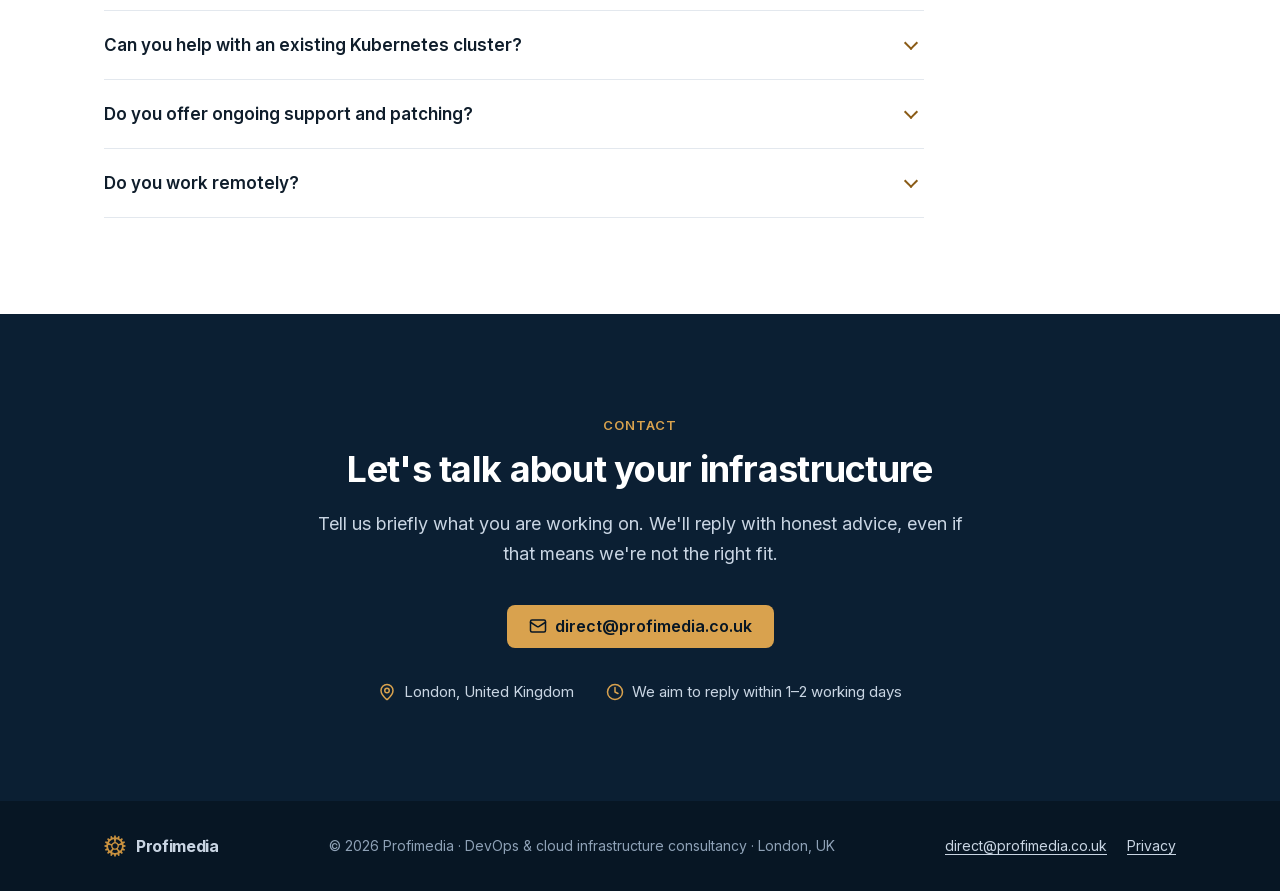
==== commit 70a48a46: "Update contact email to direct@profimedia.co.uk across all relevant pages" ====
--- a/index.html
+++ b/index.html
@@ -44,7 +44,7 @@
         "url": "https://www.profimedia.co.uk/",
         "logo": "https://www.profimedia.co.uk/assets/img/icon-512.png",
         "image": "https://www.profimedia.co.uk/assets/img/og-image.png",
-        "email": "info@profimedia.co.uk",
+        "email": "direct@profimedia.co.uk",
         "description": "Small London-based DevOps and cloud infrastructure consultancy: Kubernetes, CI/CD, cloud, hybrid and on-premises infrastructure, high availability, security, patching and AI infrastructure.",
         "address": {
           "@type": "PostalAddress",
@@ -66,7 +66,7 @@
         "contactPoint": {
           "@type": "ContactPoint",
           "contactType": "sales",
-          "email": "info@profimedia.co.uk",
+          "email": "direct@profimedia.co.uk",
           "areaServed": "GB",
           "availableLanguage": ["en"]
         }
@@ -142,9 +142,9 @@
           <h1>DevOps, Kubernetes &amp; cloud infrastructure, engineered properly.</h1>
           <p class="lead">Profimedia is a small team of experienced developers and DevOps engineers. We design, automate, secure and run infrastructure in the public cloud, on-premises, or anywhere in between.</p>
           <div class="hero-actions">
-            <a class="btn btn-primary" href="mailto:info@profimedia.co.uk">
+            <a class="btn btn-primary" href="mailto:direct@profimedia.co.uk">
               <svg viewBox="0 0 24 24" fill="none" stroke="currentColor" stroke-width="2" stroke-linecap="round" stroke-linejoin="round" aria-hidden="true"><rect x="2" y="4" width="20" height="16" rx="2"/><path d="m22 7-8.97 5.7a1.94 1.94 0 0 1-2.06 0L2 7"/></svg>
-              info@profimedia.co.uk
+              direct@profimedia.co.uk
             </a>
             <a class="btn btn-ghost" href="#services">What we do</a>
           </div>
@@ -372,9 +372,9 @@
           <p>Tell us briefly what you are working on. We'll reply with honest advice, even if that means we're not the right fit.</p>
         </div>
         <div class="contact-actions">
-          <a class="btn btn-primary" href="mailto:info@profimedia.co.uk?subject=Enquiry%20via%20profimedia.co.uk">
+          <a class="btn btn-primary" href="mailto:direct@profimedia.co.uk?subject=Enquiry%20via%20profimedia.co.uk">
             <svg viewBox="0 0 24 24" fill="none" stroke="currentColor" stroke-width="2" stroke-linecap="round" stroke-linejoin="round" aria-hidden="true"><rect x="2" y="4" width="20" height="16" rx="2"/><path d="m22 7-8.97 5.7a1.94 1.94 0 0 1-2.06 0L2 7"/></svg>
-            info@profimedia.co.uk
+            direct@profimedia.co.uk
           </a>
         </div>
         <ul class="contact-meta">
@@ -393,7 +393,7 @@
       </a>
       <p class="copyright">&copy; 2026 Profimedia · DevOps &amp; cloud infrastructure consultancy · London, UK</p>
       <nav class="footer-links" aria-label="Footer">
-        <a href="mailto:info@profimedia.co.uk">info@profimedia.co.uk</a>
+        <a href="mailto:direct@profimedia.co.uk">direct@profimedia.co.uk</a>
         <a href="/privacy.html">Privacy</a>
       </nav>
     </div>
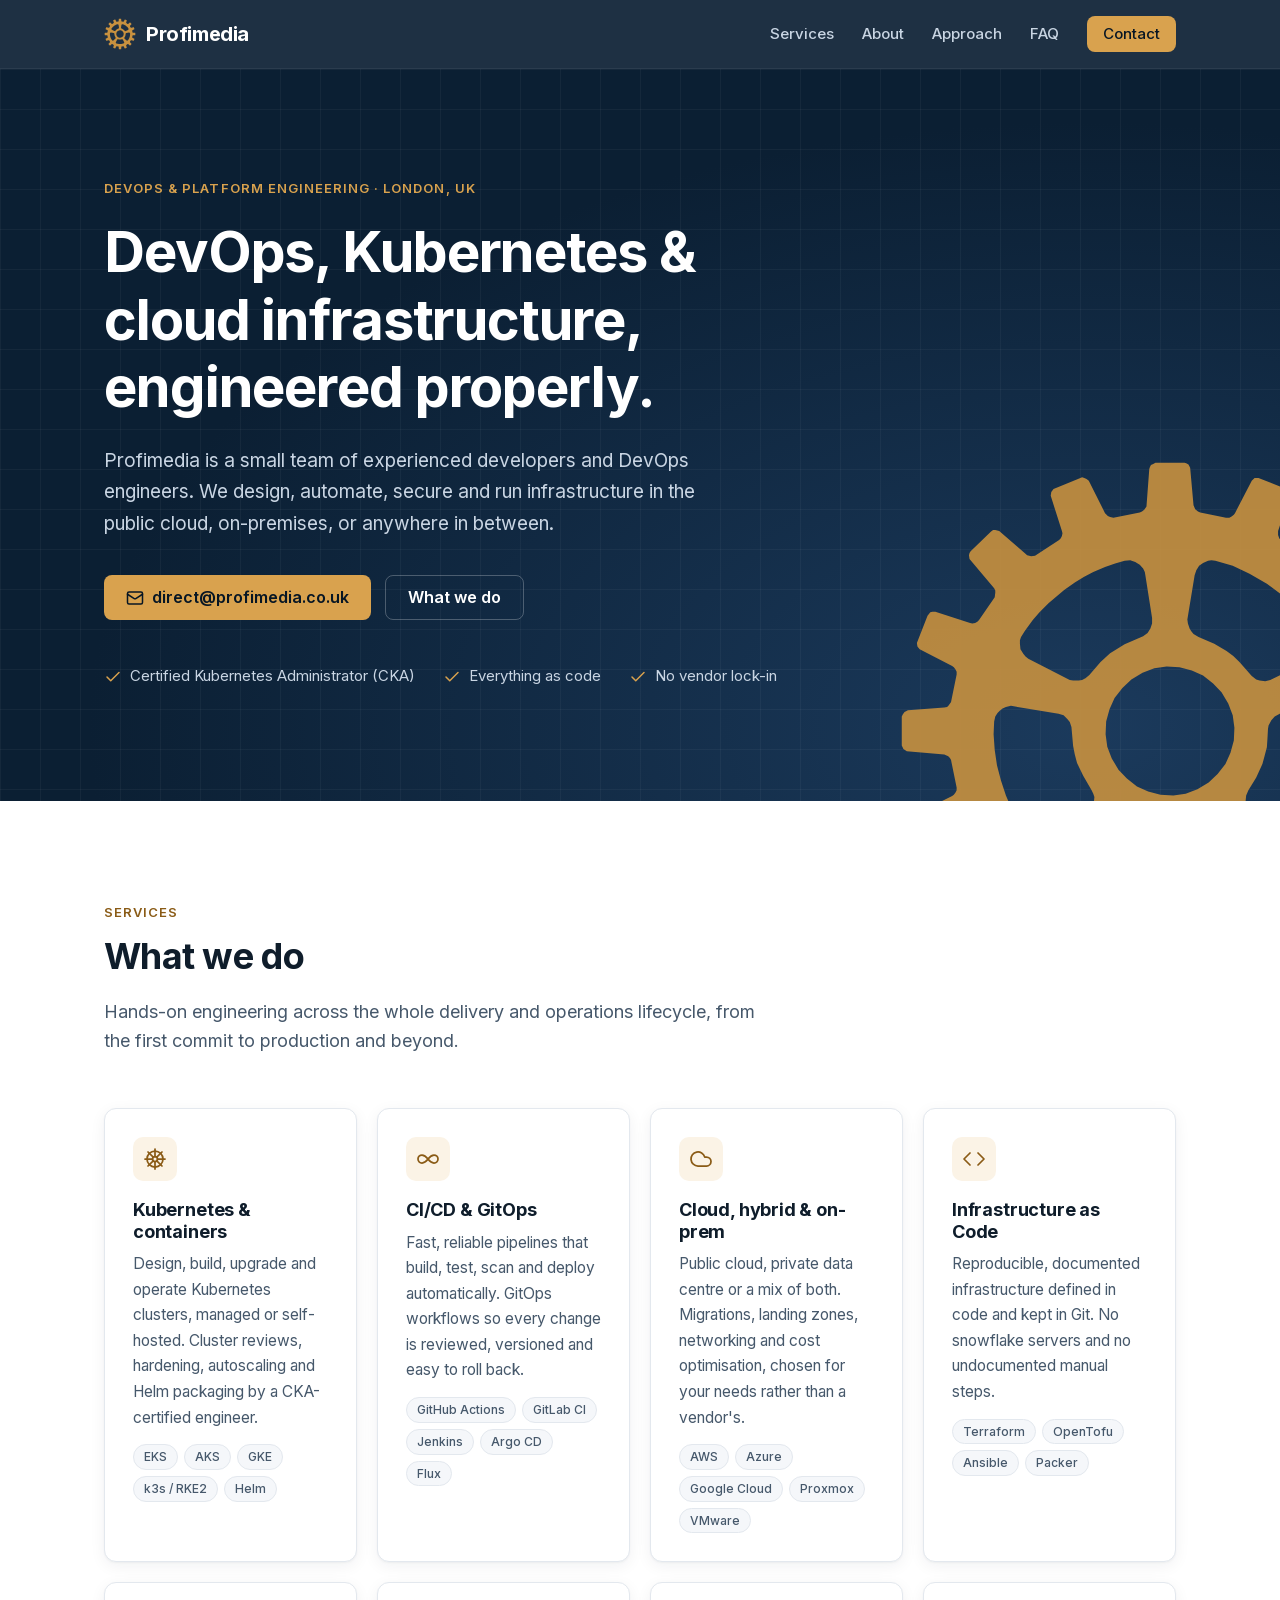
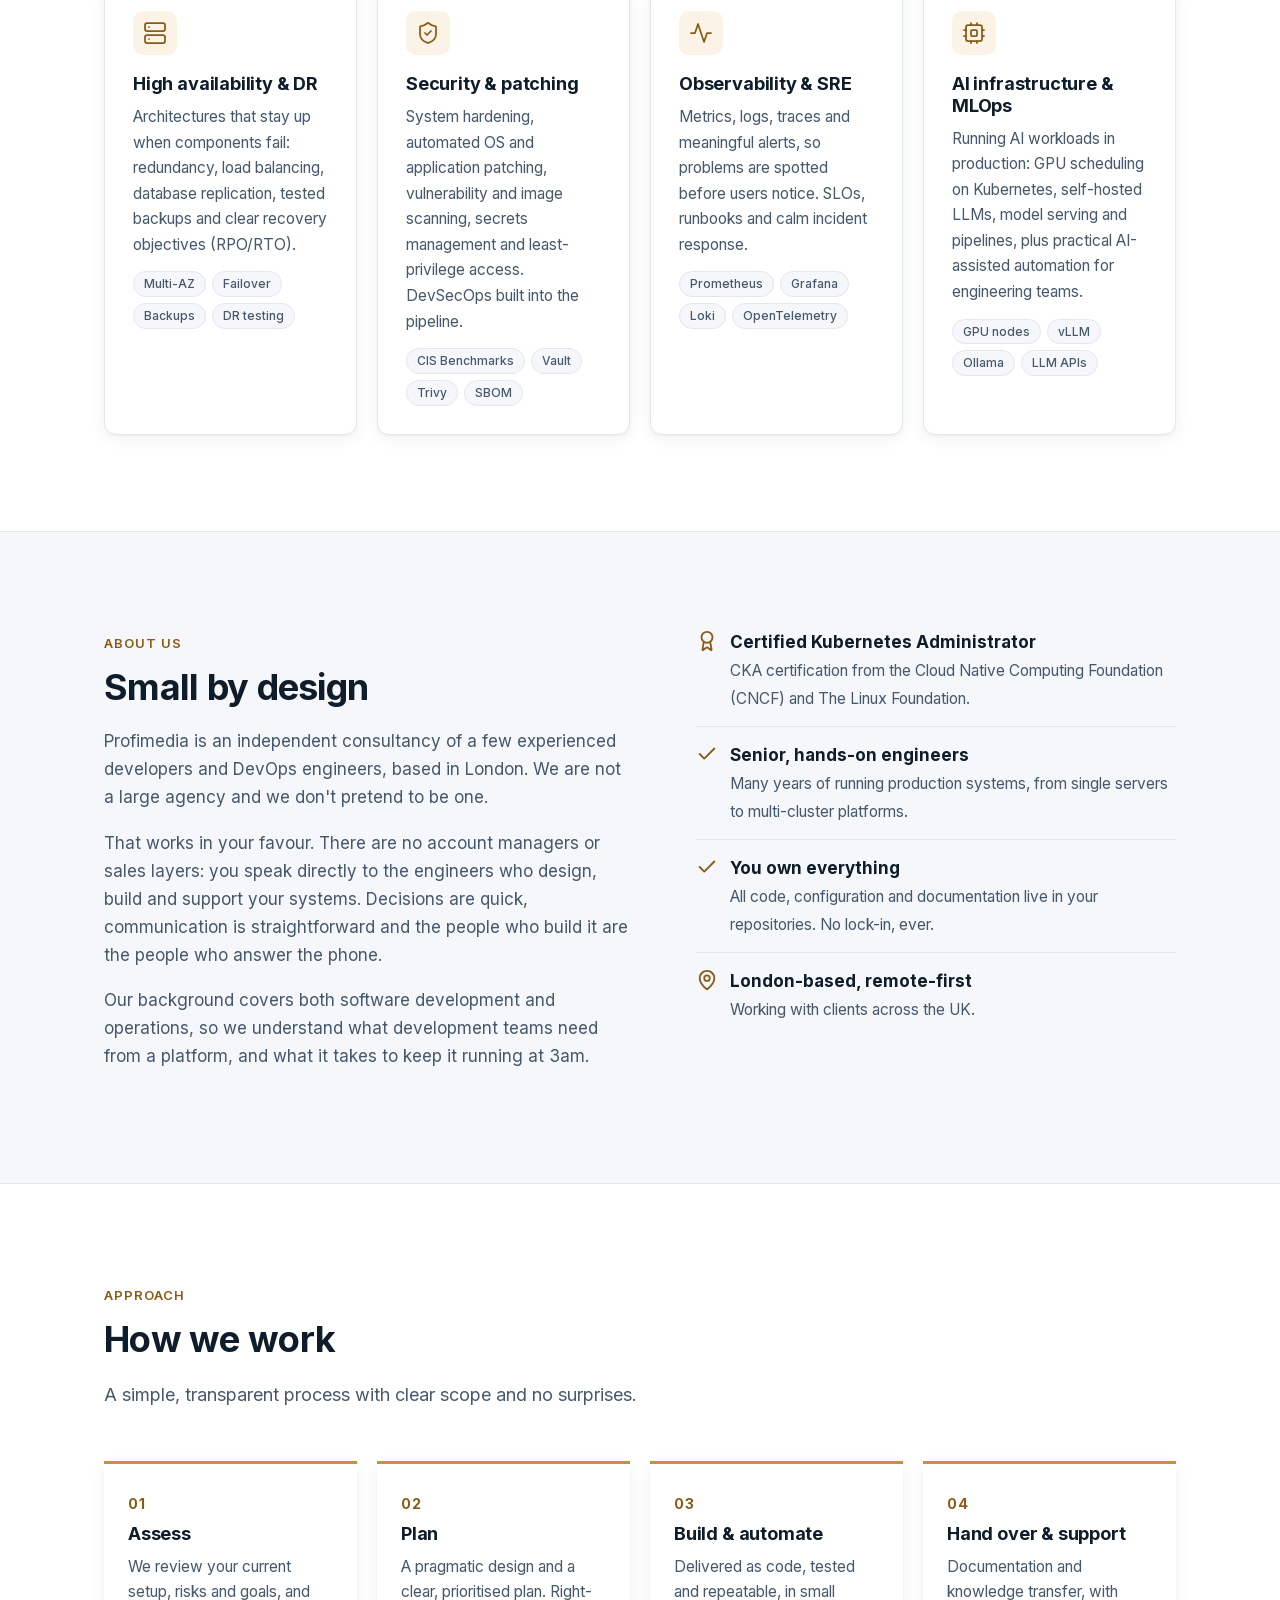
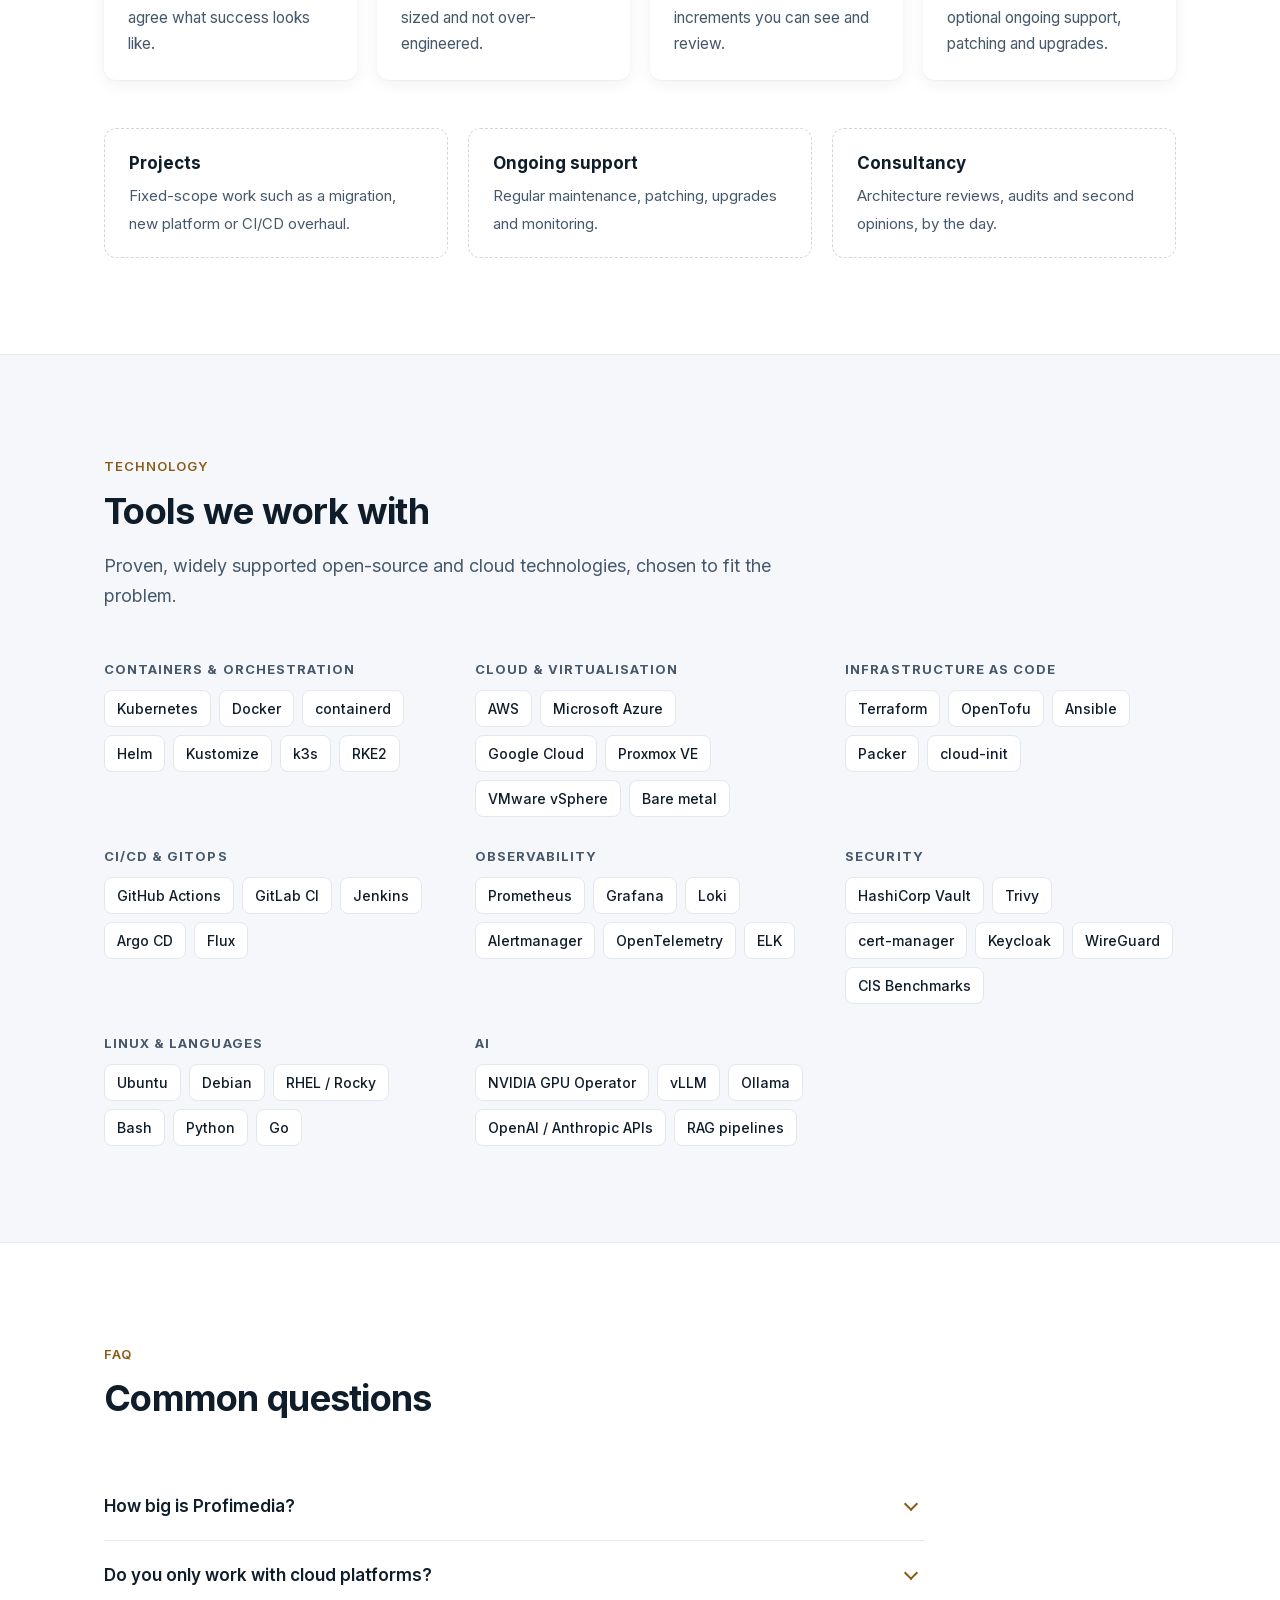
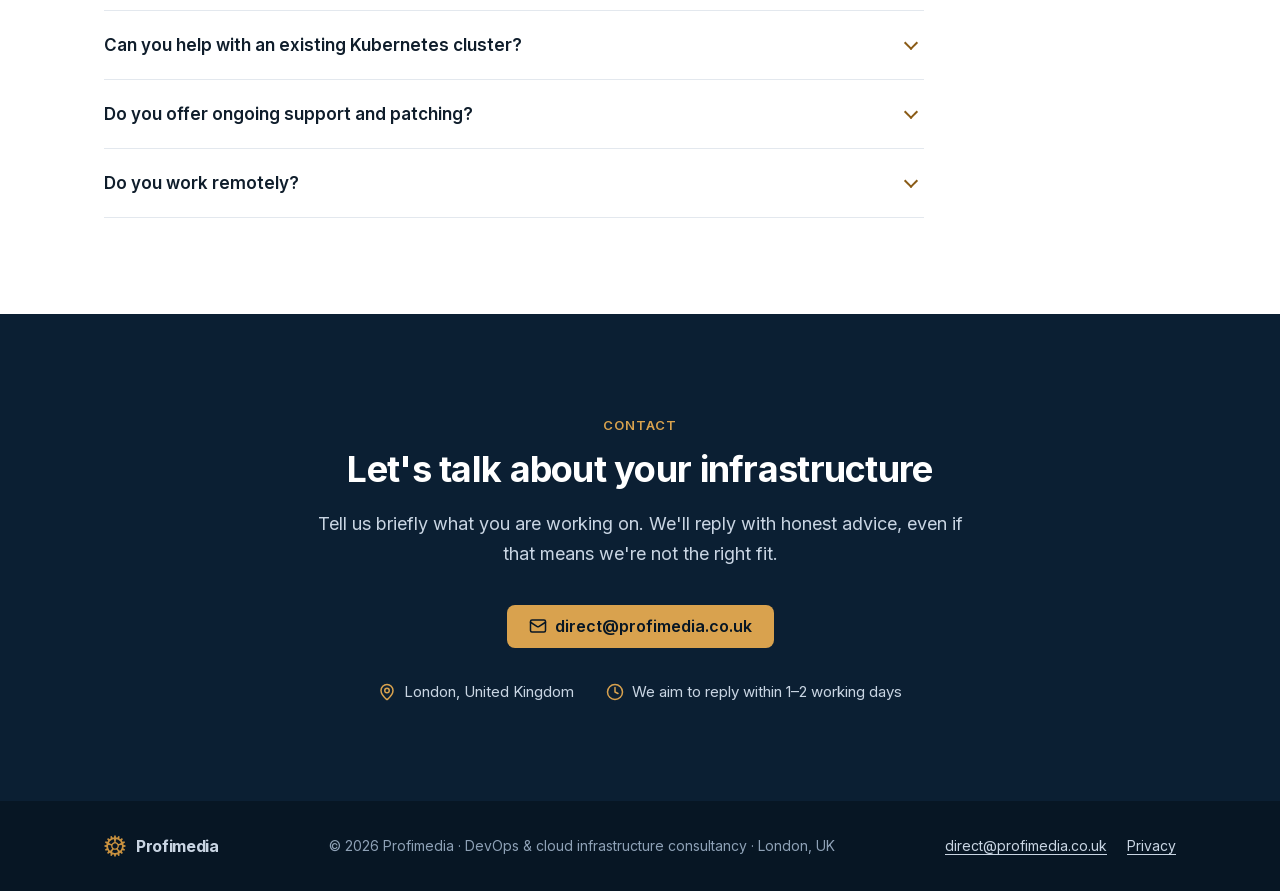
==== commit 18755f3f: "Drop Europe from service area Co-authored-by: Copilot <223556219+Copilot@users.noreply.github.com>" ====
--- a/index.html
+++ b/index.html
@@ -51,10 +51,7 @@
           "addressLocality": "London",
           "addressCountry": "GB"
         },
-        "areaServed": [
-          { "@type": "Country", "name": "United Kingdom" },
-          { "@type": "Place", "name": "Europe" }
-        ],
+        "areaServed": { "@type": "Country", "name": "United Kingdom" },
         "knowsAbout": [
           "DevOps", "Kubernetes", "Certified Kubernetes Administrator (CKA)", "Continuous Integration",
           "Continuous Delivery", "GitOps", "Infrastructure as Code", "Terraform", "Ansible",
@@ -106,7 +103,7 @@
           {
             "@type": "Question",
             "name": "Do you work remotely?",
-            "acceptedAnswer": { "@type": "Answer", "text": "We are remote-first and based in London. We work with clients across the UK and Europe, and can meet on site in London when useful." }
+            "acceptedAnswer": { "@type": "Answer", "text": "We are remote-first and based in London. We work with clients across the UK, and can meet on site in London when useful." }
           }
         ]
       }
@@ -249,7 +246,7 @@
           </li>
           <li>
             <svg viewBox="0 0 24 24" fill="none" stroke="currentColor" stroke-width="2" stroke-linecap="round" stroke-linejoin="round" aria-hidden="true"><path d="M20 10c0 4.993-5.539 10.193-7.399 11.799a1 1 0 0 1-1.202 0C9.539 20.193 4 14.993 4 10a8 8 0 0 1 16 0"/><circle cx="12" cy="10" r="3"/></svg>
-            <div><strong>London-based, remote-first</strong><span>Working with clients across the UK and Europe.</span></div>
+            <div><strong>London-based, remote-first</strong><span>Working with clients across the UK.</span></div>
           </li>
         </ul>
       </div>
@@ -358,7 +355,7 @@
           </details>
           <details>
             <summary>Do you work remotely?</summary>
-            <p>We are remote-first and based in London. We work with clients across the UK and Europe, and can meet on site in London when useful.</p>
+            <p>We are remote-first and based in London. We work with clients across the UK, and can meet on site in London when useful.</p>
           </details>
         </div>
       </div>
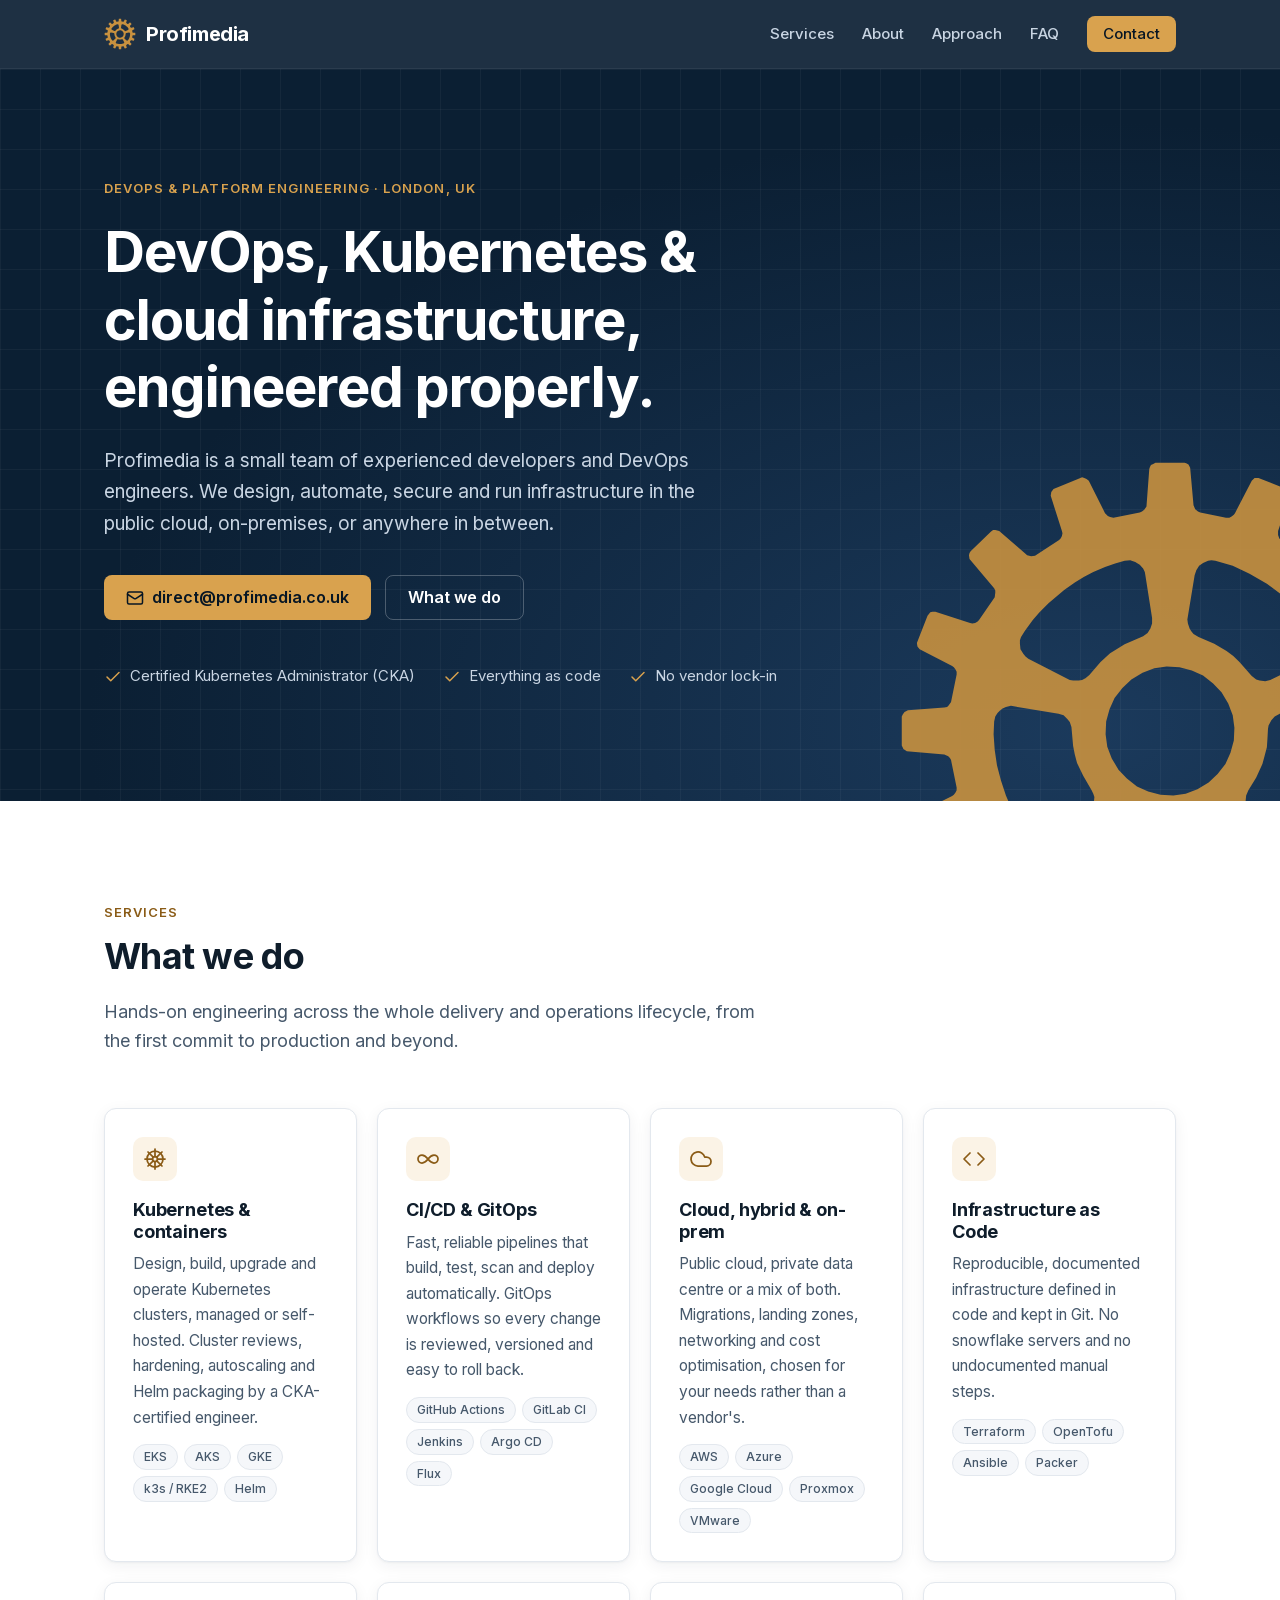
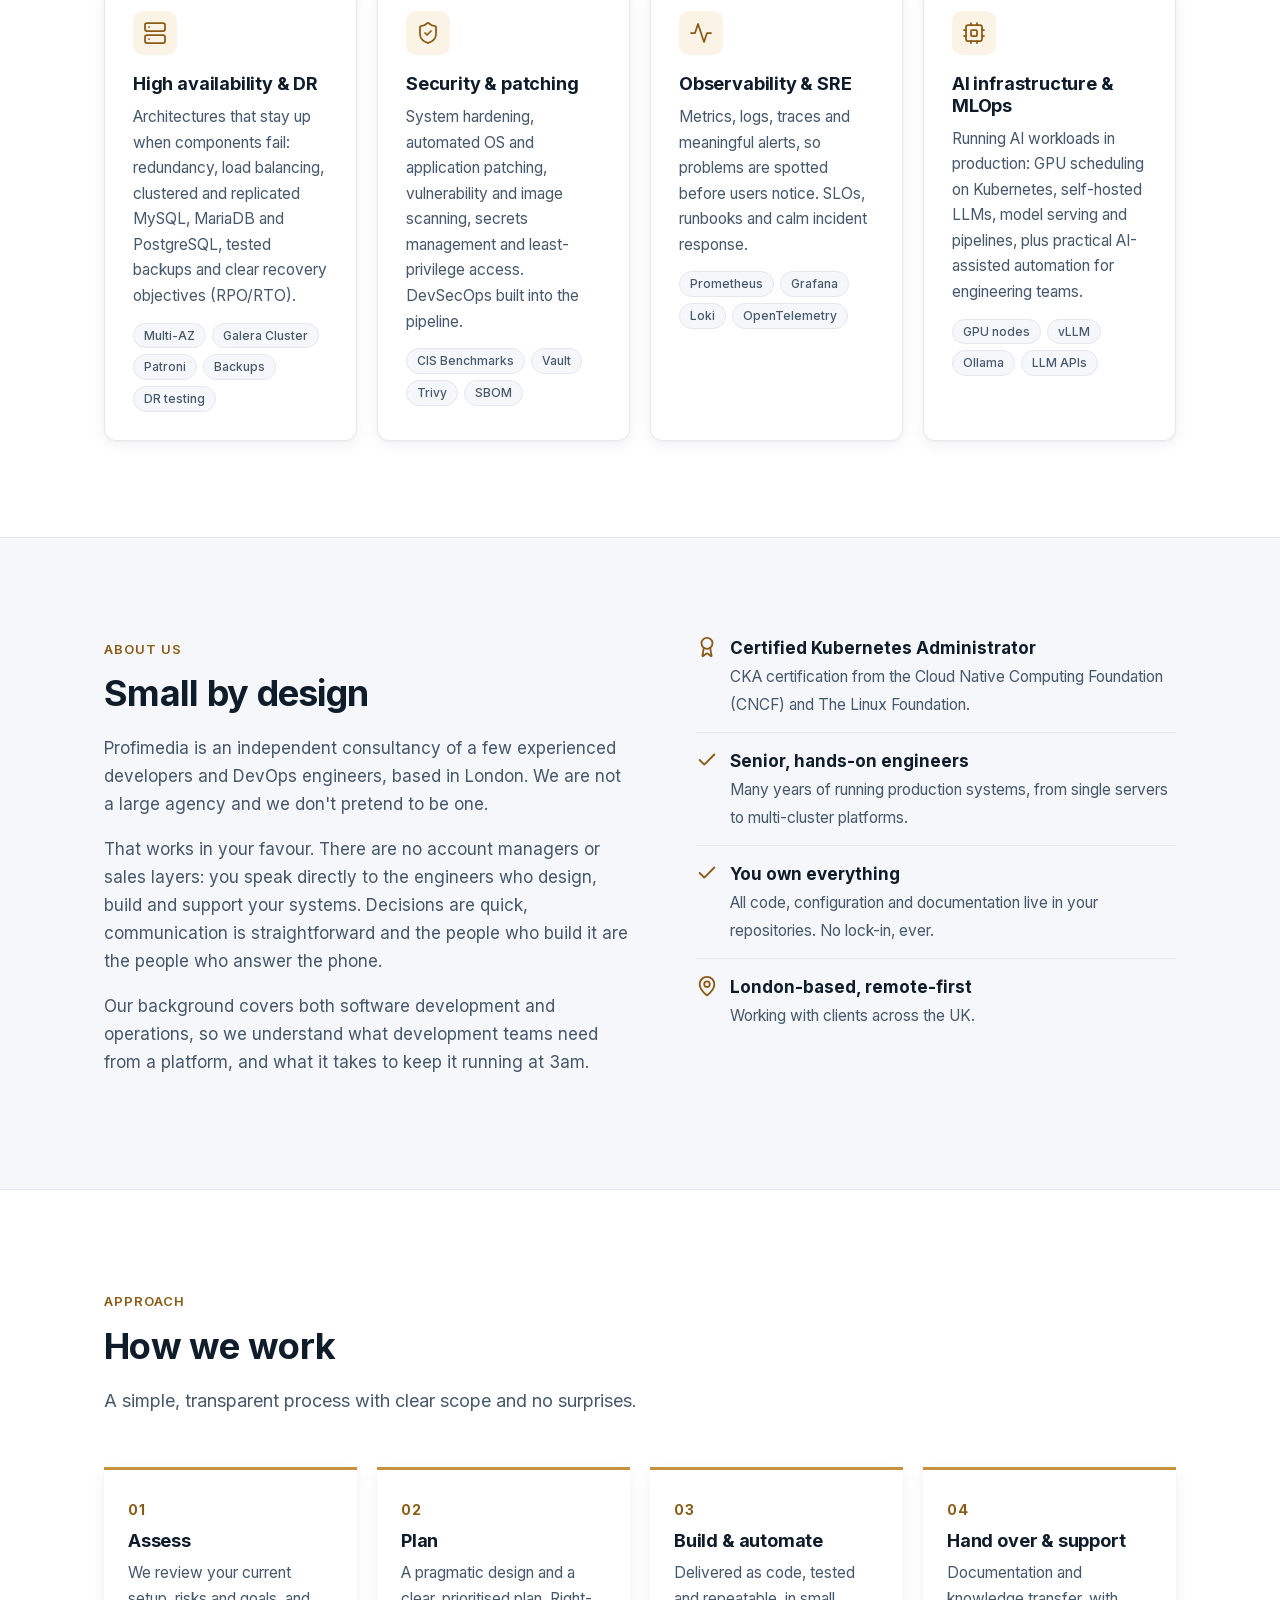
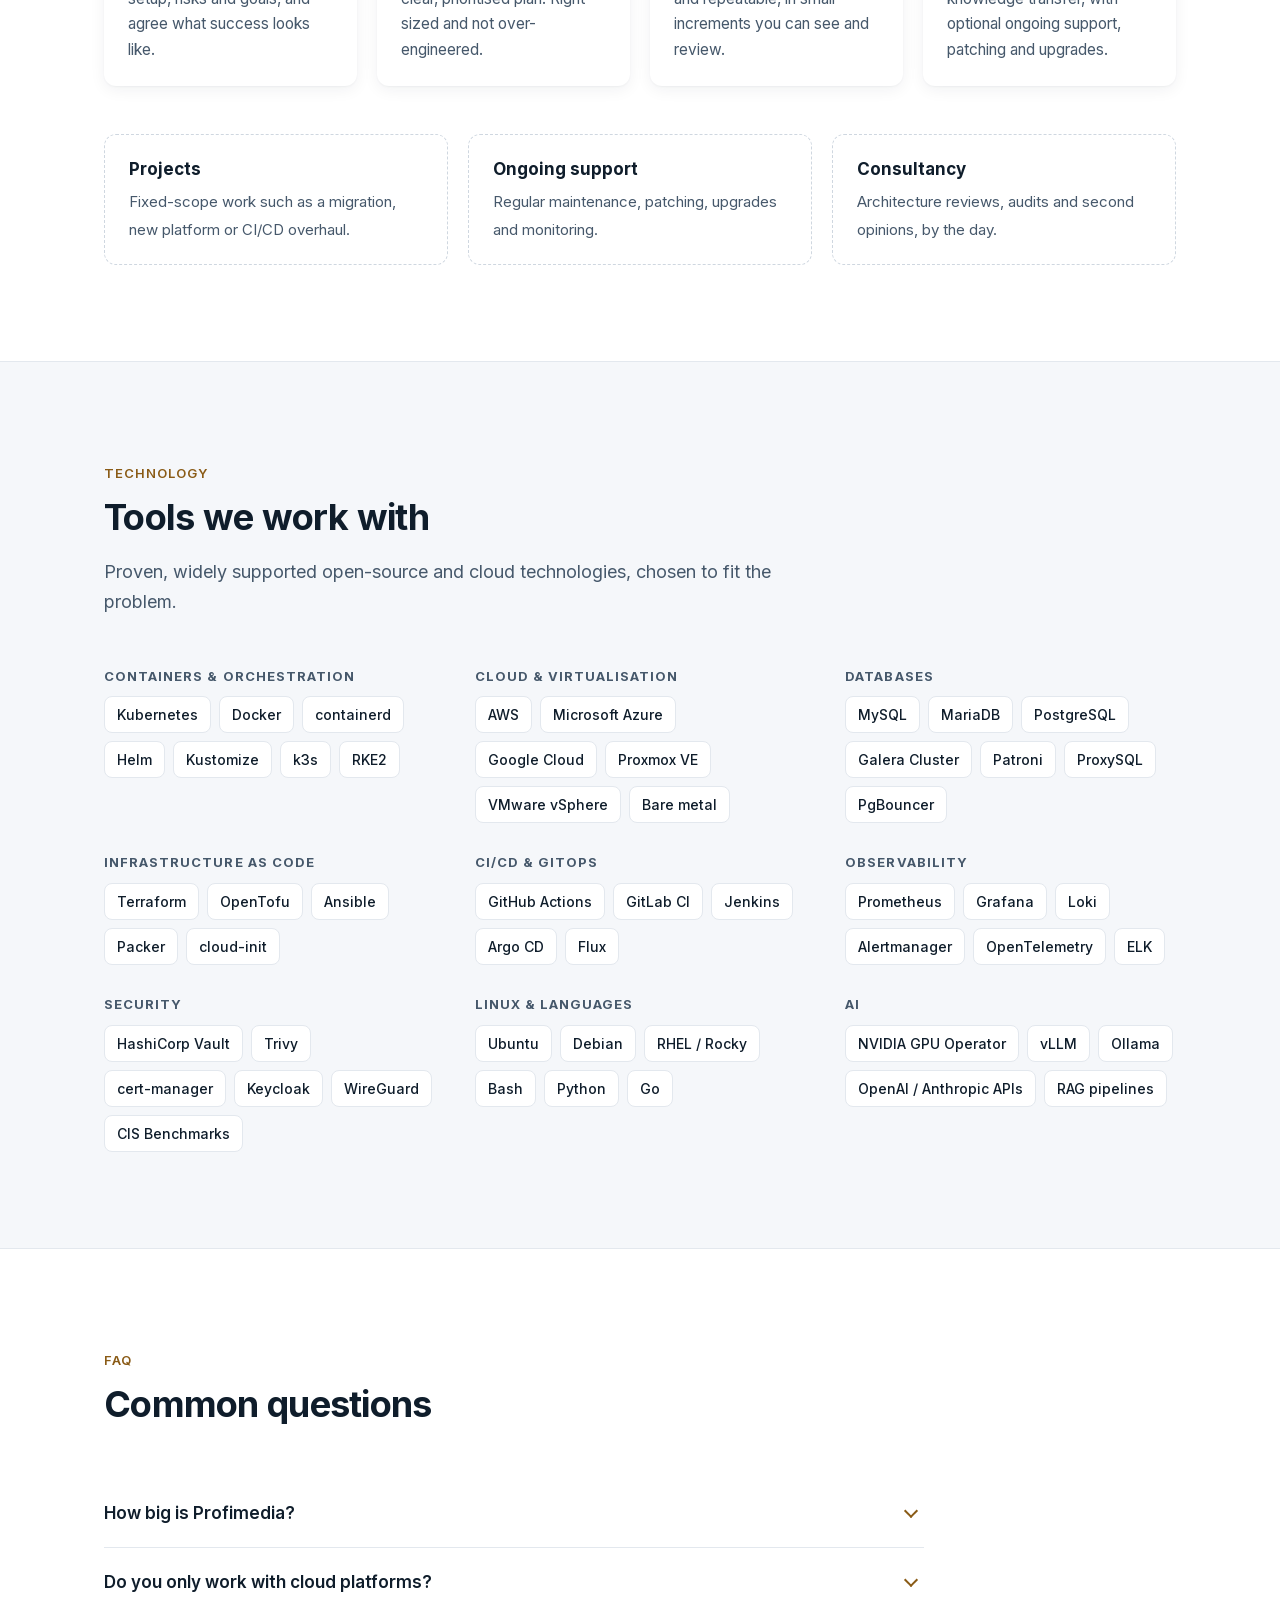
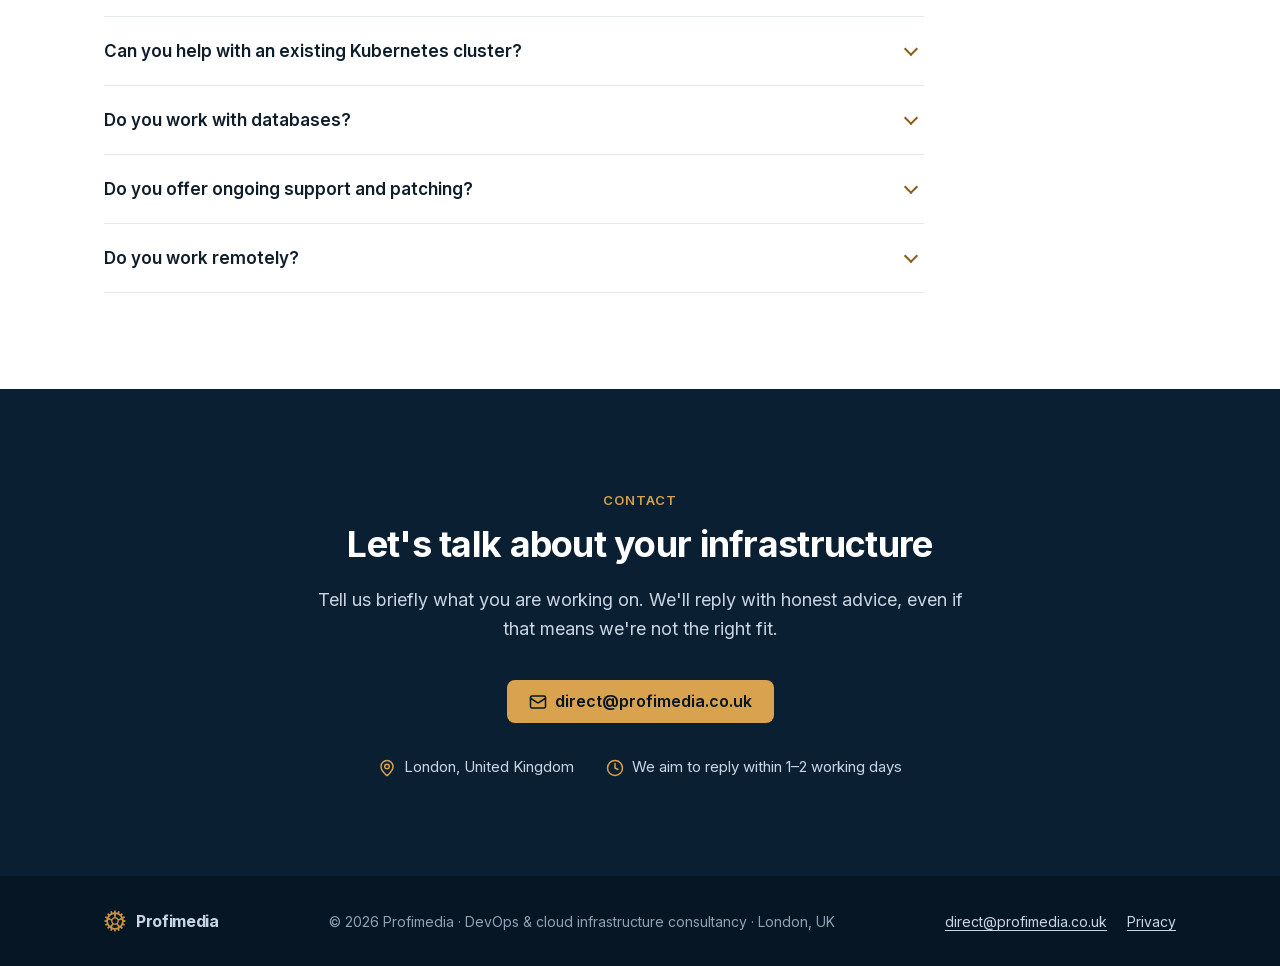
==== commit 2d8043c7: "Mention MySQL, MariaDB, PostgreSQL and Galera Co-authored-by: Copilot <223556219+Copilot@users.norep" ====
--- a/index.html
+++ b/index.html
@@ -4,7 +4,7 @@
   <meta charset="utf-8">
   <meta name="viewport" content="width=device-width, initial-scale=1">
   <title>Profimedia | DevOps, Kubernetes &amp; Cloud Infrastructure Consultancy in London</title>
-  <meta name="description" content="Profimedia is a small London-based team of DevOps engineers. Kubernetes (CKA), CI/CD, cloud, hybrid and on-prem infrastructure, high availability, security and patching, and AI infrastructure.">
+  <meta name="description" content="Profimedia is a small London-based team of DevOps engineers. Kubernetes (CKA), CI/CD, cloud, hybrid and on-prem, high availability, MySQL, MariaDB and PostgreSQL, security, patching and AI.">
   <link rel="canonical" href="https://www.profimedia.co.uk/">
   <meta name="robots" content="index, follow, max-image-preview:large">
   <meta name="theme-color" content="#0b1f33">
@@ -57,6 +57,7 @@
           "Continuous Delivery", "GitOps", "Infrastructure as Code", "Terraform", "Ansible",
           "Cloud computing", "Amazon Web Services", "Microsoft Azure", "Google Cloud",
           "Hybrid cloud", "On-premises infrastructure", "High availability", "Disaster recovery",
+          "MySQL", "MariaDB", "PostgreSQL", "Galera Cluster", "Database replication",
           "Linux", "Security hardening", "Patch management", "DevSecOps", "Observability",
           "Site Reliability Engineering", "MLOps", "AI infrastructure", "Large language models"
         ],
@@ -97,6 +98,11 @@
           },
           {
             "@type": "Question",
+            "name": "Do you work with databases?",
+            "acceptedAnswer": { "@type": "Answer", "text": "Yes. We install, tune, upgrade and migrate MySQL, MariaDB and PostgreSQL, and build highly available set-ups such as MariaDB Galera Cluster and PostgreSQL replication with Patroni, including backups and point-in-time recovery." }
+          },
+          {
+            "@type": "Question",
             "name": "Do you offer ongoing support and patching?",
             "acceptedAnswer": { "@type": "Answer", "text": "Yes. Alongside one-off projects we offer ongoing arrangements covering OS and application patching, Kubernetes upgrades, monitoring and general infrastructure maintenance." }
           },
@@ -194,8 +200,8 @@
           <article class="card">
             <div class="icon"><svg viewBox="0 0 24 24" fill="none" stroke="currentColor" stroke-width="1.75" stroke-linecap="round" stroke-linejoin="round" aria-hidden="true"><rect x="2" y="2" width="20" height="8" rx="2"/><rect x="2" y="14" width="20" height="8" rx="2"/><path d="M6 6h.01"/><path d="M6 18h.01"/></svg></div>
             <h3>High availability &amp; DR</h3>
-            <p>Architectures that stay up when components fail: redundancy, load balancing, database replication, tested backups and clear recovery objectives (RPO/RTO).</p>
-            <ul class="tags"><li>Multi-AZ</li><li>Failover</li><li>Backups</li><li>DR testing</li></ul>
+            <p>Architectures that stay up when components fail: redundancy, load balancing, clustered and replicated MySQL, MariaDB and PostgreSQL, tested backups and clear recovery objectives (RPO/RTO).</p>
+            <ul class="tags"><li>Multi-AZ</li><li>Galera Cluster</li><li>Patroni</li><li>Backups</li><li>DR testing</li></ul>
           </article>
 
           <article class="card">
@@ -303,6 +309,10 @@
             <ul class="chips"><li>AWS</li><li>Microsoft Azure</li><li>Google Cloud</li><li>Proxmox VE</li><li>VMware vSphere</li><li>Bare metal</li></ul>
           </div>
           <div>
+            <h3>Databases</h3>
+            <ul class="chips"><li>MySQL</li><li>MariaDB</li><li>PostgreSQL</li><li>Galera Cluster</li><li>Patroni</li><li>ProxySQL</li><li>PgBouncer</li></ul>
+          </div>
+          <div>
             <h3>Infrastructure as Code</h3>
             <ul class="chips"><li>Terraform</li><li>OpenTofu</li><li>Ansible</li><li>Packer</li><li>cloud-init</li></ul>
           </div>
@@ -348,6 +358,10 @@
           <details>
             <summary>Can you help with an existing Kubernetes cluster?</summary>
             <p>Yes. We regularly review, upgrade, secure and stabilise existing clusters, as well as build new ones. Our team includes a Certified Kubernetes Administrator (CKA).</p>
+          </details>
+          <details>
+            <summary>Do you work with databases?</summary>
+            <p>Yes. We install, tune, upgrade and migrate MySQL, MariaDB and PostgreSQL, and build highly available set-ups such as MariaDB Galera Cluster and PostgreSQL replication with Patroni, including backups and point-in-time recovery.</p>
           </details>
           <details>
             <summary>Do you offer ongoing support and patching?</summary>
